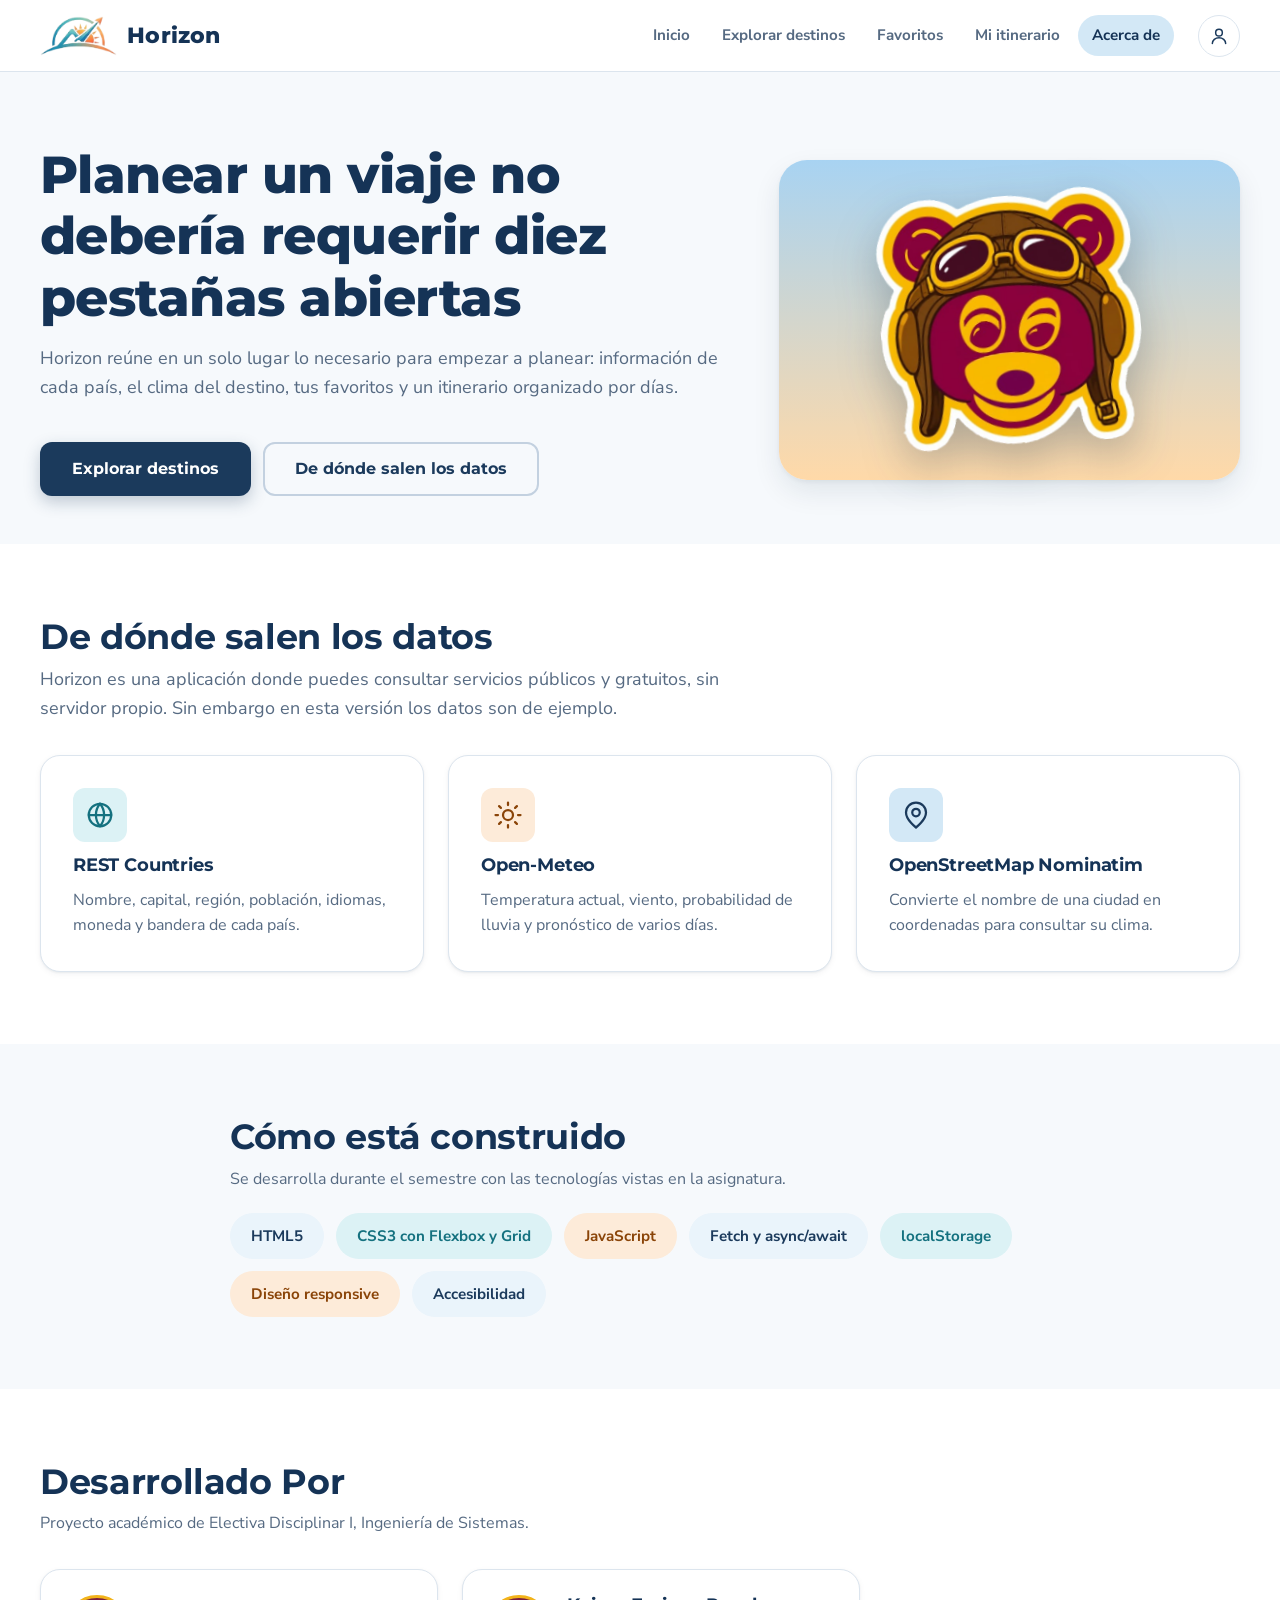
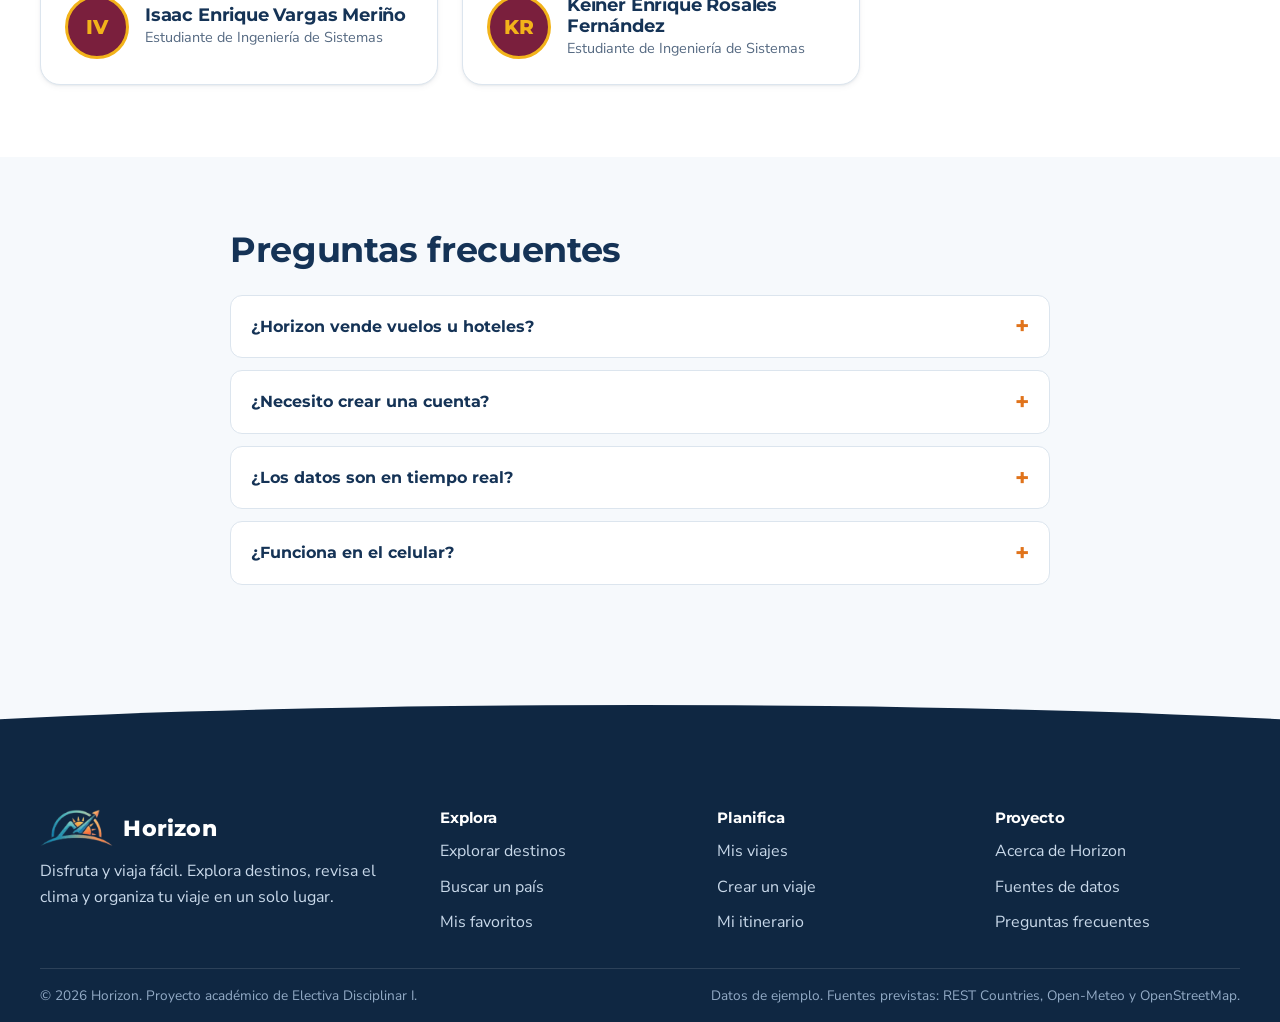
==== acerca-de.html @ ce662d8a "Add files via upload" ====
<!DOCTYPE html>
<html lang="es">
<head>
  <meta charset="utf-8">
  <meta name="viewport" content="width=device-width, initial-scale=1">
  <title>Acerca de | Horizon</title>
  <meta name="description" content="Qué es Horizon, de dónde salen sus datos y quiénes lo desarrollan.">
  <meta name="theme-color" content="#1b3a5c">
  <link rel="icon" type="image/png" href="assets/img/mascota.png">
  <link rel="preconnect" href="https://fonts.googleapis.com"><link rel="preconnect" href="https://fonts.gstatic.com" crossorigin><link rel="stylesheet" href="https://fonts.googleapis.com/css2?family=Montserrat:wght@600;700;800&family=Nunito+Sans:wght@400;600;700&display=swap">
  <link rel="stylesheet" href="css/base.css">
  <link rel="stylesheet" href="css/components.css">
  <link rel="stylesheet" href="css/pages.css">
  <link rel="stylesheet" href="css/responsive.css">
</head>
<body class="">
<svg xmlns="http://www.w3.org/2000/svg" width="0" height="0" style="position:absolute" aria-hidden="true" focusable="false"><symbol id="i-search" viewBox="0 0 24 24"><circle cx="11" cy="11" r="7"/><path d="m21 21-4.3-4.3"/></symbol><symbol id="i-pin" viewBox="0 0 24 24"><path d="M20 10c0 6-8 12-8 12S4 16 4 10a8 8 0 0 1 16 0Z"/><circle cx="12" cy="10" r="3"/></symbol><symbol id="i-calendar" viewBox="0 0 24 24"><rect x="3" y="4" width="18" height="18" rx="2"/><path d="M16 2v4M8 2v4M3 10h18"/></symbol><symbol id="i-clock" viewBox="0 0 24 24"><circle cx="12" cy="12" r="9"/><path d="M12 7v5l3 2"/></symbol><symbol id="i-user" viewBox="0 0 24 24"><circle cx="12" cy="8" r="4"/><path d="M4 21c0-4 3.6-7 8-7s8 3 8 7"/></symbol><symbol id="i-users" viewBox="0 0 24 24"><circle cx="9" cy="8" r="3.5"/><path d="M2.5 20c0-3.5 3-6 6.5-6s6.5 2.5 6.5 6"/><path d="M16 4.5a3.5 3.5 0 0 1 0 7M18 14.5c2.2.8 3.5 2.8 3.5 5.5"/></symbol><symbol id="i-plane" viewBox="0 0 24 24"><path d="M17.8 19.2 16 11l3.5-3.5C21 6 21.5 4 21 3c-1-.5-3 0-4.5 1.5L13 8 4.8 6.2c-.5-.1-.9.1-1.1.5l-.3.5c-.2.5-.1 1 .3 1.3L9 12l-2 3H4l-1 1 3 2 2 3 1-1v-3l3-2 3.5 5.3c.3.4.8.5 1.3.3l.5-.2c.4-.3.6-.7.5-1.2z"/></symbol><symbol id="i-heart" viewBox="0 0 24 24"><path d="M19 14c1.5-1.5 3-3.2 3-5.5A5.5 5.5 0 0 0 16.5 3c-1.8 0-3 .5-4.5 2-1.5-1.5-2.7-2-4.5-2A5.5 5.5 0 0 0 2 8.5c0 2.3 1.5 4 3 5.5l7 7Z"/></symbol><symbol id="i-bookmark" viewBox="0 0 24 24"><path d="m19 21-7-4-7 4V5a2 2 0 0 1 2-2h10a2 2 0 0 1 2 2v16Z"/></symbol><symbol id="i-chevron-right" viewBox="0 0 24 24"><path d="m9 18 6-6-6-6"/></symbol><symbol id="i-chevron-left" viewBox="0 0 24 24"><path d="m15 18-6-6 6-6"/></symbol><symbol id="i-arrow-left" viewBox="0 0 24 24"><path d="M19 12H5M12 19l-7-7 7-7"/></symbol><symbol id="i-arrow-right" viewBox="0 0 24 24"><path d="M5 12h14M12 5l7 7-7 7"/></symbol><symbol id="i-dots" viewBox="0 0 24 24"><circle cx="12" cy="5" r="1.4" fill="currentColor"/><circle cx="12" cy="12" r="1.4" fill="currentColor"/><circle cx="12" cy="19" r="1.4" fill="currentColor"/></symbol><symbol id="i-plus" viewBox="0 0 24 24"><path d="M12 5v14M5 12h14"/></symbol><symbol id="i-trash" viewBox="0 0 24 24"><path d="M3 6h18M8 6V4a1 1 0 0 1 1-1h6a1 1 0 0 1 1 1v2M19 6l-1 14a2 2 0 0 1-2 2H8a2 2 0 0 1-2-2L5 6M10 11v6M14 11v6"/></symbol><symbol id="i-edit" viewBox="0 0 24 24"><path d="M12 20h9"/><path d="M16.5 3.5a2.1 2.1 0 0 1 3 3L7 19l-4 1 1-4Z"/></symbol><symbol id="i-check" viewBox="0 0 24 24"><path d="M20 6 9 17l-5-5"/></symbol><symbol id="i-x" viewBox="0 0 24 24"><path d="M18 6 6 18M6 6l12 12"/></symbol><symbol id="i-info" viewBox="0 0 24 24"><circle cx="12" cy="12" r="9"/><path d="M12 16v-4M12 8h.01"/></symbol><symbol id="i-alert" viewBox="0 0 24 24"><circle cx="12" cy="12" r="9"/><path d="M12 8v4M12 16h.01"/></symbol><symbol id="i-check-circle" viewBox="0 0 24 24"><circle cx="12" cy="12" r="9"/><path d="m8.5 12.5 2.5 2.5 4.5-5"/></symbol><symbol id="i-sun" viewBox="0 0 24 24"><circle cx="12" cy="12" r="4"/><path d="M12 2v2M12 20v2M4.9 4.9l1.4 1.4M17.7 17.7l1.4 1.4M2 12h2M20 12h2M4.9 19.1l1.4-1.4M17.7 6.3l1.4-1.4"/></symbol><symbol id="i-cloud" viewBox="0 0 24 24"><path d="M17.5 19H9a7 7 0 1 1 6.71-9h1.79a4.5 4.5 0 1 1 0 9Z"/></symbol><symbol id="i-cloud-sun" viewBox="0 0 24 24"><path d="M12 2v2M4.9 4.9l1.4 1.4M2 12h2M20 12h2M17.7 6.3l1.4-1.4"/><path d="M15.9 12.1a4 4 0 0 0-7.7-.9"/><path d="M13 22H7a5 5 0 1 1 4.9-6H13a3 3 0 0 1 0 6Z"/></symbol><symbol id="i-cloud-rain" viewBox="0 0 24 24"><path d="M4 14.9A7 7 0 1 1 15.7 8h1.8a4.5 4.5 0 0 1 2.5 8.2"/><path d="M16 14v6M8 14v6M12 16v6"/></symbol><symbol id="i-wind" viewBox="0 0 24 24"><path d="M17.7 7.7a2.5 2.5 0 1 1 1.8 4.3H2M9.6 4.6A2 2 0 1 1 11 8H2M12.6 19.4A2 2 0 1 0 14 16H2"/></symbol><symbol id="i-thermometer" viewBox="0 0 24 24"><path d="M14 14.8V4a2 2 0 0 0-4 0v10.8a4 4 0 1 0 4 0Z"/></symbol><symbol id="i-droplet" viewBox="0 0 24 24"><path d="M12 22a7 7 0 0 0 7-7c0-4-7-12-7-12S5 11 5 15a7 7 0 0 0 7 7Z"/></symbol><symbol id="i-globe" viewBox="0 0 24 24"><circle cx="12" cy="12" r="9"/><path d="M3 12h18M12 3a14 14 0 0 1 0 18M12 3a14 14 0 0 0 0 18"/></symbol><symbol id="i-compass" viewBox="0 0 24 24"><circle cx="12" cy="12" r="9"/><path d="m15.5 8.5-2 5-5 2 2-5Z"/></symbol><symbol id="i-coin" viewBox="0 0 24 24"><circle cx="12" cy="12" r="9"/><path d="M14.8 9.2c-.6-.8-1.6-1.2-2.8-1.2-1.7 0-2.8.8-2.8 2 0 3 5.6 1.5 5.6 4.2 0 1.2-1.2 2-2.8 2-1.3 0-2.4-.5-3-1.4M12 6.5V8m0 8v1.5"/></symbol><symbol id="i-language" viewBox="0 0 24 24"><path d="m5 8 6 6M4 14l6-6 2-3M2 5h12M7 2h1M22 22l-5-10-5 10M14 18h6"/></symbol><symbol id="i-landmark" viewBox="0 0 24 24"><path d="M3 22h18M6 18v-7M10 18v-7M14 18v-7M18 18v-7M12 2 3 7h18ZM3 18h18"/></symbol><symbol id="i-tree" viewBox="0 0 24 24"><path d="M12 22v-6"/><path d="M12 16c4 0 7-3 7-6.5S15.5 3 12 3 5 6 5 9.5 8 16 12 16Z"/></symbol><symbol id="i-museum" viewBox="0 0 24 24"><path d="M3 21h18M5 21V10M9.5 21V10M14.5 21V10M19 21V10M2.5 10 12 4l9.5 6Z"/></symbol><symbol id="i-briefcase" viewBox="0 0 24 24"><rect x="2" y="7" width="20" height="14" rx="2"/><path d="M16 21V5a2 2 0 0 0-2-2h-4a2 2 0 0 0-2 2v16"/></symbol><symbol id="i-file-text" viewBox="0 0 24 24"><path d="M14 2H6a2 2 0 0 0-2 2v16a2 2 0 0 0 2 2h12a2 2 0 0 0 2-2V8Z"/><path d="M14 2v6h6M8 13h8M8 17h8M8 9h2"/></symbol><symbol id="i-menu" viewBox="0 0 24 24"><path d="M4 6h16M4 12h16M4 18h16"/></symbol><symbol id="i-mail" viewBox="0 0 24 24"><rect x="3" y="5" width="18" height="14" rx="2"/><path d="m3 7 9 6 9-6"/></symbol><symbol id="i-lock" viewBox="0 0 24 24"><rect x="4" y="11" width="16" height="10" rx="2"/><path d="M8 11V7a4 4 0 0 1 8 0v4"/></symbol><symbol id="i-map" viewBox="0 0 24 24"><path d="M9 4 3 6v14l6-2 6 2 6-2V4l-6 2Z"/><path d="M9 4v14M15 6v14"/></symbol><symbol id="i-star" viewBox="0 0 24 24"><path d="m12 3 2.7 5.6 6.1.9-4.4 4.3 1 6.1L12 17l-5.4 2.9 1-6.1L3.2 9.5l6.1-.9Z"/></symbol><symbol id="i-external" viewBox="0 0 24 24"><path d="M18 13v6a2 2 0 0 1-2 2H5a2 2 0 0 1-2-2V8a2 2 0 0 1 2-2h6M15 3h6v6M10 14 21 3"/></symbol><symbol id="i-share" viewBox="0 0 24 24"><circle cx="18" cy="5" r="3"/><circle cx="6" cy="12" r="3"/><circle cx="18" cy="19" r="3"/><path d="m8.6 13.5 6.8 4M15.4 6.5l-6.8 4"/></symbol><symbol id="i-save" viewBox="0 0 24 24"><path d="M19 21H5a2 2 0 0 1-2-2V5a2 2 0 0 1 2-2h11l5 5v11a2 2 0 0 1-2 2Z"/><path d="M17 21v-8H7v8M7 3v5h8"/></symbol><symbol id="i-utensils" viewBox="0 0 24 24"><path d="M3 2v7a2 2 0 0 0 2 2h4a2 2 0 0 0 2-2V2M7 2v20M21 15V2a5 5 0 0 0-5 5v6a2 2 0 0 0 2 2h3Zm0 0v7"/></symbol><symbol id="i-code" viewBox="0 0 24 24"><path d="m16 18 6-6-6-6M8 6l-6 6 6 6"/></symbol><symbol id="i-sparkle" viewBox="0 0 24 24"><path d="m12 3 1.9 5.1L19 10l-5.1 1.9L12 17l-1.9-5.1L5 10l5.1-1.9ZM19 15l.8 2.2L22 18l-2.2.8L19 21l-.8-2.2L16 18l2.2-.8Z"/></symbol></svg>
<a class="skip-link" href="#contenido">Saltar al contenido</a>

<header class="site-header">
  <div class="container navbar">
    <a class="navbar__brand" href="index.html" aria-label="Horizon, ir al inicio">
      <img src="assets/img/logo-mark.png" alt="" width="191" height="99">
      <span>Horizon</span>
    </a>
    <nav class="navbar__menu" id="nav-menu" aria-label="Navegación principal"><a class="navbar__link" href="index.html">Inicio</a><a class="navbar__link" href="explorar.html">Explorar destinos</a><a class="navbar__link" href="favoritos.html">Favoritos</a><a class="navbar__link" href="mis-viajes.html">Mi itinerario</a><a class="navbar__link is-active" href="acerca-de.html" aria-current="page">Acerca de</a></nav>
    <div class="navbar__actions has-menu">
      <button class="icon-btn" type="button" data-menu-toggle aria-expanded="false" aria-controls="user-menu" aria-haspopup="true" aria-label="Abrir menú de usuario"><svg class="icon" aria-hidden="true" focusable="false"><use href="#i-user"/></svg></button>
      <div class="menu" id="user-menu" hidden>
        <a class="menu__item" href="index.html#acceso"><svg class="icon" aria-hidden="true" focusable="false"><use href="#i-lock"/></svg>Iniciar sesión</a>
        <a class="menu__item" href="favoritos.html"><svg class="icon" aria-hidden="true" focusable="false"><use href="#i-heart"/></svg>Mis favoritos</a>
        <a class="menu__item" href="mis-viajes.html"><svg class="icon" aria-hidden="true" focusable="false"><use href="#i-briefcase"/></svg>Mis viajes</a>
        <div class="menu__sep" role="separator"></div>
        <a class="menu__item" href="crear-viaje.html"><svg class="icon" aria-hidden="true" focusable="false"><use href="#i-plus"/></svg>Crear un viaje</a>
      </div>
      <button class="icon-btn navbar__toggle" type="button" aria-expanded="false" aria-controls="nav-menu" aria-label="Abrir menú de navegación"><svg class="icon" aria-hidden="true" focusable="false"><use href="#i-menu"/></svg></button>
    </div>
  </div>
</header>
<main id="contenido">

<div class="container">
  <section class="about-hero" aria-labelledby="about-title">
    <div class="split__text">
      <h1 id="about-title">Planear un viaje no debería requerir diez pestañas abiertas</h1>
      <p class="lead">Horizon reúne en un solo lugar lo necesario para empezar a planear: información de cada país, el clima del destino, tus favoritos y un itinerario organizado por días.</p>
      <div class="hero__cta">
        <a class="btn btn--primary btn--lg" href="destinos.html">Explorar destinos</a>
        <a class="btn btn--outline btn--lg" href="#datos">De dónde salen los datos</a>
      </div>
    </div>
    <div class="about-hero__art"><img src="assets/img/mascota.png" alt="Mascota de Horizon, un oso con casco de aviador" width="536" height="523"></div>
  </section>
</div>

<section class="section section--white" id="datos" aria-labelledby="datos-title">
  <div class="container">
    <div class="section-head">
      <h2 id="datos-title">De dónde salen los datos</h2>
      <p class="lead">Horizon es una aplicación donde puedes consultar servicios públicos y gratuitos, sin servidor propio. Sin embargo en esta versión los datos son de ejemplo.</p>
    </div>
    <div class="grid-3">
      <article class="card api-card"><span class="api-card__icon"><svg class="icon" aria-hidden="true" focusable="false"><use href="#i-globe"/></svg></span><h3>REST Countries</h3><p>Nombre, capital, región, población, idiomas, moneda y bandera de cada país.</p></article>
      <article class="card api-card"><span class="api-card__icon"><svg class="icon" aria-hidden="true" focusable="false"><use href="#i-sun"/></svg></span><h3>Open-Meteo</h3><p>Temperatura actual, viento, probabilidad de lluvia y pronóstico de varios días.</p></article>
      <article class="card api-card"><span class="api-card__icon"><svg class="icon" aria-hidden="true" focusable="false"><use href="#i-pin"/></svg></span><h3>OpenStreetMap Nominatim</h3><p>Convierte el nombre de una ciudad en coordenadas para consultar su clima.</p></article>
    </div>
  </div>
</section>

<section class="section" aria-labelledby="tec-title">
  <div class="container narrow">
    <h2 id="tec-title">Cómo está construido</h2>
    <p class="text-muted" style="margin:10px 0 20px">Se desarrolla durante el semestre con las tecnologías vistas en la asignatura.</p>
    <div class="chip-row">
      <span class="chip chip--lg">HTML5</span><span class="chip chip--teal chip--lg">CSS3 con Flexbox y Grid</span>
      <span class="chip chip--orange chip--lg">JavaScript</span><span class="chip chip--lg">Fetch y async/await</span>
      <span class="chip chip--teal chip--lg">localStorage</span><span class="chip chip--orange chip--lg">Diseño responsive</span>
      <span class="chip chip--lg">Accesibilidad</span>
    </div>
  </div>
</section>

<section class="section section--white" aria-labelledby="equipo-title">
  <div class="container">
    <div class="section-head">
      <h2 id="equipo-title">Desarrollado Por</h2>
      <p class="text-muted">Proyecto académico de Electiva Disciplinar I, Ingeniería de Sistemas.</p>
    </div>
    <div class="team-grid">
      <article class="card team-card"><span class="team-card__avatar" aria-hidden="true">IV</span><div><h3>Isaac Enrique Vargas Meriño</h3><p>Estudiante de Ingeniería de Sistemas</p></div></article>
      <article class="card team-card"><span class="team-card__avatar" aria-hidden="true">KR</span><div><h3>Keiner Enrique Rosales Fernández</h3><p>Estudiante de Ingeniería de Sistemas</p></div></article>
    </div>
  </div>
</section>

<section class="section" id="preguntas" aria-labelledby="faq-title">
  <div class="container narrow">
    <h2 id="faq-title" style="margin-bottom:24px">Preguntas frecuentes</h2>
    <div class="accordion">
      <details><summary>¿Horizon vende vuelos u hoteles?</summary><p>No. Es una herramienta para la planificación inicial: explorar destinos, revisar el clima y organizar un itinerario.</p></details>
      <details><summary>¿Necesito crear una cuenta?</summary><p>No. El inicio de sesión de esta versión es solo visual. Los favoritos e itinerarios se guardarán en el navegador.</p></details>
      <details><summary>¿Los datos son en tiempo real?</summary><p>En la versión final, la información de países y el clima se consultará a servicios públicos cada vez que se abra un destino.</p></details>
      <details><summary>¿Funciona en el celular?</summary><p>Sí. El diseño se adapta a computador, tablet y celular.</p></details>
    </div>
  </div>
</section>
</main>

<footer class="site-footer">
  <div class="container">
    <div class="footer__grid">
      <div class="footer__brand">
        <a class="navbar__brand" href="index.html"><img src="assets/img/logo-mark.png" alt="" width="191" height="99"><span>Horizon</span></a>
        <p>Disfruta y viaja fácil. Explora destinos, revisa el clima y organiza tu viaje en un solo lugar.</p>
      </div>
      <div>
        <h2 class="footer__title">Explora</h2>
        <ul class="footer__links">
          <li><a href="explorar.html">Explorar destinos</a></li>
          <li><a href="destinos.html">Buscar un país</a></li>
          <li><a href="favoritos.html">Mis favoritos</a></li>
        </ul>
      </div>
      <div>
        <h2 class="footer__title">Planifica</h2>
        <ul class="footer__links">
          <li><a href="mis-viajes.html">Mis viajes</a></li>
          <li><a href="crear-viaje.html">Crear un viaje</a></li>
          <li><a href="itinerario.html">Mi itinerario</a></li>
        </ul>
      </div>
      <div>
        <h2 class="footer__title">Proyecto</h2>
        <ul class="footer__links">
          <li><a href="acerca-de.html">Acerca de Horizon</a></li>
          <li><a href="acerca-de.html#datos">Fuentes de datos</a></li>
          <li><a href="acerca-de.html#preguntas">Preguntas frecuentes</a></li>
        </ul>
      </div>
    </div>
    <div class="footer__bottom">
      <p>© 2026 Horizon. Proyecto académico de Electiva Disciplinar I.</p>
      <p>Datos de ejemplo. Fuentes previstas: REST Countries, Open-Meteo y OpenStreetMap.</p>
    </div>
  </div>
</footer>
<div class="toast-region" id="toast-region" role="status" aria-live="polite"></div>
<script src="js/main.js" defer></script>
</body>
</html>
---- css/base.css ----
/* ==========================================================================
   HORIZON · base.css
   Variables de diseño (design tokens), reset, tipografía y utilidades.
   ========================================================================== */

:root {
  /* Marca (tomados del logo y la mascota) */
  --navy-900: #0f2742;
  --navy-800: #153356;
  --navy-700: #1b3a5c;
  --navy-500: #34618f;
  --teal-700: #14717f;
  --teal-500: #2ba3b5;
  --teal-100: #dcf2f5;
  --orange-600: #e0731b;
  --orange-500: #f28c38;
  --orange-100: #fdebd9;
  --burgundy-700: #7a1f3d;
  --gold-500: #f2b31a;

  /* Neutros */
  --bg: #f6f9fc;
  --surface: #ffffff;
  --sky-100: #eaf4fb;
  --sky-200: #d3e8f6;
  --ink: #14263d;
  --muted: #566a82;
  --line: #dce5ee;
  --line-strong: #c3d1e0;

  /* Estados */
  --danger: #c23a3a;
  --danger-bg: #fdeeee;
  --success: #1b8559;
  --success-bg: #e6f6ee;
  --warning-bg: #fff4dc;

  /* Tipografía */
  --font-title: "Montserrat", "Segoe UI", system-ui, -apple-system, sans-serif;
  --font-body: "Nunito Sans", "Segoe UI", system-ui, -apple-system, sans-serif;

  /* Radios (varían según la jerarquía del elemento) */
  --r-sm: 8px;
  --r-md: 12px;
  --r-lg: 20px;
  --r-xl: 28px;
  --r-pill: 999px;

  /* Sombras con tinte azul marino */
  --shadow-sm: 0 1px 2px rgba(15, 39, 66, 0.06), 0 2px 6px rgba(15, 39, 66, 0.05);
  --shadow-md: 0 2px 4px rgba(15, 39, 66, 0.05), 0 12px 28px rgba(15, 39, 66, 0.09);
  --shadow-lg: 0 4px 8px rgba(15, 39, 66, 0.06), 0 24px 48px rgba(15, 39, 66, 0.16);

  /* Espaciado */
  --space-1: 4px;
  --space-2: 8px;
  --space-3: 12px;
  --space-4: 16px;
  --space-5: 24px;
  --space-6: 32px;
  --space-7: 48px;
  --space-8: 72px;
  --space-9: 104px;

  --container: 1200px;
  --header-h: 72px;
  --ease: cubic-bezier(0.22, 0.61, 0.36, 1);
}

/* ---------- Reset ---------- */
*,
*::before,
*::after {
  box-sizing: border-box;
}

html {
  -webkit-text-size-adjust: 100%;
  scroll-behavior: smooth;
  scroll-padding-top: calc(var(--header-h) + 16px);
}

body {
  margin: 0;
  min-height: 100vh;
  display: flex;
  flex-direction: column;
  font-family: var(--font-body);
  font-size: 1rem;
  line-height: 1.6;
  color: var(--ink);
  background: var(--bg);
  -webkit-font-smoothing: antialiased;
}

main {
  flex: 1 0 auto;
}

img,
svg,
video {
  display: block;
  max-width: 100%;
}

img {
  height: auto;
}

button,
input,
select,
textarea {
  font: inherit;
  color: inherit;
}

button {
  cursor: pointer;
}

a {
  color: var(--teal-700);
  text-decoration-thickness: 1px;
  text-underline-offset: 3px;
}

a:hover {
  color: var(--navy-700);
}

ul,
ol {
  margin: 0;
  padding: 0;
  list-style: none;
}

p {
  margin: 0;
}

::selection {
  background: var(--teal-100);
  color: var(--navy-900);
}

/* ---------- Tipografía ---------- */
h1,
h2,
h3,
h4 {
  margin: 0;
  font-family: var(--font-title);
  font-weight: 700;
  line-height: 1.18;
  letter-spacing: -0.01em;
  color: var(--navy-800);
}

h1 {
  font-size: clamp(2rem, 1.4rem + 2.6vw, 3.25rem);
  font-weight: 800;
}

h2 {
  font-size: clamp(1.5rem, 1.2rem + 1.4vw, 2.2rem);
}

h3 {
  font-size: 1.15rem;
}

h4 {
  font-size: 1rem;
}

.lead {
  font-size: 1.125rem;
  color: var(--muted);
  max-width: 62ch;
}

.text-muted {
  color: var(--muted);
}

.text-small {
  font-size: 0.875rem;
}

/* ---------- Layout ---------- */
.container {
  width: min(100% - 2.5rem, var(--container));
  margin-inline: auto;
}

.section {
  padding-block: var(--space-8);
}

.section--tight {
  padding-block: var(--space-7);
}

.section--white {
  background: var(--surface);
}

.section-head {
  display: flex;
  flex-direction: column;
  gap: var(--space-2);
  margin-bottom: var(--space-6);
}

.section-head--center {
  align-items: center;
  text-align: center;
}

.section-head--row {
  flex-direction: row;
  align-items: end;
  justify-content: space-between;
  gap: var(--space-5);
}

/* ---------- Iconos (sprite SVG) ---------- */
.icon {
  width: 1.25em;
  height: 1.25em;
  flex: none;
  fill: none;
  stroke: currentColor;
  stroke-width: 1.8;
  stroke-linecap: round;
  stroke-linejoin: round;
}

.icon--fill {
  fill: currentColor;
}

.icon--lg {
  width: 1.75em;
  height: 1.75em;
}

/* ---------- Accesibilidad ---------- */
.sr-only {
  position: absolute;
  width: 1px;
  height: 1px;
  padding: 0;
  margin: -1px;
  overflow: hidden;
  clip: rect(0, 0, 0, 0);
  white-space: nowrap;
  border: 0;
}

.skip-link {
  position: absolute;
  left: 16px;
  top: -64px;
  z-index: 1000;
  padding: 10px 18px;
  background: var(--navy-800);
  color: #fff;
  border-radius: var(--r-sm);
  transition: top 0.2s var(--ease);
}

.skip-link:focus {
  top: 12px;
  color: #fff;
}

:focus-visible {
  outline: 3px solid var(--orange-500);
  outline-offset: 2px;
  border-radius: 4px;
}

@media (prefers-reduced-motion: reduce) {
  *,
  *::before,
  *::after {
    animation-duration: 0.01ms !important;
    animation-iteration-count: 1 !important;
    transition-duration: 0.01ms !important;
    scroll-behavior: auto !important;
  }
}
---- css/components.css ----
/* ==========================================================================
   HORIZON · components.css
   Componentes reutilizables en todas las pantallas.
   ========================================================================== */

/* ---------- Navbar ---------- */
.site-header {
  position: sticky;
  top: 0;
  z-index: 100;
  height: var(--header-h);
  background: rgba(255, 255, 255, 0.92);
  backdrop-filter: saturate(160%) blur(12px);
  -webkit-backdrop-filter: saturate(160%) blur(12px);
  border-bottom: 1px solid var(--line);
}

.navbar {
  height: 100%;
  display: flex;
  align-items: center;
  gap: var(--space-5);
}

.navbar__brand {
  display: inline-flex;
  align-items: center;
  gap: 10px;
  text-decoration: none;
  color: var(--navy-800);
}

.navbar__brand img {
  height: 40px;
  width: auto;
}

.navbar__brand span {
  font-family: var(--font-title);
  font-weight: 800;
  font-size: 1.35rem;
  letter-spacing: 0.01em;
}

.navbar__menu {
  display: flex;
  align-items: center;
  gap: var(--space-1);
  margin-left: auto;
}

.navbar__link {
  display: inline-flex;
  align-items: center;
  padding: 8px 14px;
  font-weight: 700;
  font-size: 0.95rem;
  color: var(--muted);
  text-decoration: none;
  border-radius: var(--r-pill);
  transition: background 0.2s, color 0.2s;
}

.navbar__link:hover {
  color: var(--navy-800);
  background: var(--sky-100);
}

.navbar__link.is-active {
  color: var(--navy-800);
  background: var(--sky-200);
}

.navbar__actions {
  display: flex;
  align-items: center;
  gap: var(--space-2);
  position: relative;
}

.navbar__toggle.icon-btn {
  display: none;
}

/* ---------- Botones ---------- */
.btn {
  display: inline-flex;
  align-items: center;
  justify-content: center;
  gap: 8px;
  min-height: 46px;
  padding: 10px 22px;
  font-family: var(--font-title);
  font-weight: 700;
  font-size: 0.95rem;
  line-height: 1.2;
  text-decoration: none;
  white-space: nowrap;
  border: 2px solid transparent;
  border-radius: var(--r-md);
  transition: background 0.2s, color 0.2s, border-color 0.2s, transform 0.15s, box-shadow 0.2s;
}

.btn:active {
  transform: translateY(1px);
}

.btn--primary {
  background: var(--navy-700);
  color: #fff;
  box-shadow: 0 6px 16px rgba(27, 58, 92, 0.25);
}

.btn--primary:hover {
  background: var(--navy-900);
  color: #fff;
}

.btn--accent {
  background: var(--orange-500);
  color: var(--navy-900);
  box-shadow: 0 6px 16px rgba(242, 140, 56, 0.35);
}

.btn--accent:hover {
  background: #ff9f52;
  color: var(--navy-900);
}

.btn--outline {
  background: transparent;
  color: var(--navy-700);
  border-color: var(--line-strong);
}

.btn--outline:hover {
  border-color: var(--navy-700);
  background: var(--sky-100);
  color: var(--navy-800);
}

.btn--ghost {
  background: transparent;
  color: var(--navy-700);
}

.btn--ghost:hover {
  background: var(--sky-100);
  color: var(--navy-800);
}

.btn--danger {
  background: var(--danger);
  color: #fff;
}

.btn--danger:hover {
  background: #a62e2e;
  color: #fff;
}

.btn--sm {
  min-height: 38px;
  padding: 6px 16px;
  font-size: 0.875rem;
  border-radius: 10px;
}

.btn--lg {
  min-height: 54px;
  padding: 14px 30px;
  font-size: 1rem;
}

.btn--block {
  width: 100%;
}

.btn[disabled],
.btn[aria-disabled="true"] {
  opacity: 0.55;
  cursor: not-allowed;
  box-shadow: none;
}

.icon-btn {
  display: inline-grid;
  place-items: center;
  width: 42px;
  height: 42px;
  padding: 0;
  color: var(--navy-700);
  background: var(--surface);
  border: 1px solid var(--line);
  border-radius: 50%;
  transition: background 0.2s, color 0.2s, border-color 0.2s, transform 0.2s var(--ease);
}

.icon-btn:hover {
  background: var(--sky-100);
  border-color: var(--line-strong);
}

.icon-btn--ghost {
  border-color: transparent;
  background: transparent;
}

/* Botón de favorito (corazón) */
.fav-btn[aria-pressed="true"] {
  color: #d6336c;
}

.fav-btn[aria-pressed="true"] .icon {
  fill: currentColor;
}

.fav-btn.icon-btn[aria-pressed="true"] {
  background: #fff0f5;
  border-color: #f5c2d4;
  animation: pop 0.35s var(--ease);
}

@keyframes pop {
  50% {
    transform: scale(1.18);
  }
}

/* ---------- Dropdown ---------- */
.menu {
  position: absolute;
  top: calc(100% + 8px);
  right: 0;
  z-index: 60;
  min-width: 210px;
  padding: 6px;
  background: var(--surface);
  border: 1px solid var(--line);
  border-radius: var(--r-md);
  box-shadow: var(--shadow-lg);
}

.menu[hidden] {
  display: none;
}

.menu__item {
  display: flex;
  align-items: center;
  gap: 10px;
  width: 100%;
  padding: 10px 12px;
  font-size: 0.925rem;
  font-weight: 600;
  text-align: left;
  color: var(--ink);
  text-decoration: none;
  background: none;
  border: 0;
  border-radius: var(--r-sm);
}

.menu__item:hover {
  background: var(--sky-100);
  color: var(--ink);
}

.menu__item--danger {
  color: var(--danger);
}

.menu__item--danger:hover {
  background: var(--danger-bg);
  color: var(--danger);
}

.menu__sep {
  height: 1px;
  margin: 6px 4px;
  background: var(--line);
}

.has-menu {
  position: relative;
}

/* ---------- Formularios ---------- */
.field {
  display: flex;
  flex-direction: column;
  gap: 6px;
}

.field__label {
  font-size: 0.9rem;
  font-weight: 700;
  color: var(--navy-800);
}

.field__label .optional {
  font-weight: 400;
  color: var(--muted);
}

.field__control {
  position: relative;
}

.field__control > .icon {
  position: absolute;
  left: 14px;
  top: 50%;
  transform: translateY(-50%);
  color: var(--muted);
  pointer-events: none;
}

.field__control--select::after {
  content: "";
  position: absolute;
  right: 16px;
  top: 50%;
  width: 8px;
  height: 8px;
  margin-top: -6px;
  border-right: 2px solid var(--muted);
  border-bottom: 2px solid var(--muted);
  transform: rotate(45deg);
  pointer-events: none;
}

.input,
.select,
.textarea {
  width: 100%;
  min-height: 48px;
  padding: 11px 14px;
  background: var(--surface);
  border: 1.5px solid var(--line-strong);
  border-radius: var(--r-md);
  transition: border-color 0.2s, box-shadow 0.2s, background 0.2s;
}

.field__control > .icon ~ .input,
.field__control > .icon ~ .select,
.field__control > .icon ~ .textarea {
  padding-left: 44px;
}

.select {
  appearance: none;
  -webkit-appearance: none;
  padding-right: 40px;
  cursor: pointer;
}

.textarea {
  min-height: 120px;
  resize: vertical;
  line-height: 1.5;
}

.field__control--textarea > .icon {
  top: 16px;
  transform: none;
}

.input::placeholder,
.textarea::placeholder {
  color: #8a9bb0;
}

.input:hover,
.select:hover,
.textarea:hover {
  border-color: var(--navy-500);
}

.input:focus,
.select:focus,
.textarea:focus {
  outline: none;
  border-color: var(--teal-500);
  box-shadow: 0 0 0 4px rgba(43, 163, 181, 0.2);
}

.field.is-invalid .input,
.field.is-invalid .select,
.field.is-invalid .textarea {
  border-color: var(--danger);
  background: #fffafa;
}

.field.is-invalid .input:focus,
.field.is-invalid .select:focus,
.field.is-invalid .textarea:focus {
  box-shadow: 0 0 0 4px rgba(194, 58, 58, 0.18);
}

.field.is-valid .input,
.field.is-valid .select,
.field.is-valid .textarea {
  border-color: var(--success);
}

.field__hint {
  font-size: 0.8125rem;
  color: var(--muted);
}

.field__error {
  display: none;
  align-items: center;
  gap: 6px;
  font-size: 0.8125rem;
  font-weight: 700;
  color: var(--danger);
}

.field.is-invalid .field__error {
  display: flex;
}

.field__counter {
  align-self: flex-end;
  font-size: 0.78rem;
  color: var(--muted);
}

/* ---------- Chips, badges y metadatos ---------- */
.chip {
  display: inline-flex;
  align-items: center;
  gap: 6px;
  padding: 5px 12px;
  font-size: 0.8125rem;
  font-weight: 700;
  color: var(--navy-700);
  background: var(--sky-100);
  border: 1px solid transparent;
  border-radius: var(--r-pill);
  text-decoration: none;
  transition: background 0.2s, border-color 0.2s;
}

a.chip:hover,
button.chip:hover {
  background: var(--sky-200);
  color: var(--navy-800);
}

.chip--teal {
  color: var(--teal-700);
  background: var(--teal-100);
}

.chip--orange {
  color: #8a4408;
  background: var(--orange-100);
}

.chip--outline {
  background: var(--surface);
  border-color: var(--line-strong);
}

.chip.is-selected,
.chip[aria-pressed="true"] {
  color: #fff;
  background: var(--navy-700);
}

.badge {
  display: inline-flex;
  align-items: center;
  gap: 6px;
  padding: 3px 10px;
  font-size: 0.75rem;
  font-weight: 800;
  border-radius: var(--r-pill);
}

.badge--next {
  color: #0d5d3f;
  background: var(--success-bg);
}

.badge--plan {
  color: #8a5a00;
  background: var(--warning-bg);
}

.badge--done {
  color: var(--navy-700);
  background: var(--sky-200);
}

.meta-list {
  display: flex;
  flex-wrap: wrap;
  gap: 6px 18px;
  font-size: 0.875rem;
  color: var(--muted);
}

.meta-list li {
  display: inline-flex;
  align-items: center;
  gap: 6px;
}

.meta-list .icon {
  width: 1.05em;
  height: 1.05em;
  color: var(--teal-500);
}

/* ---------- Tarjetas ---------- */
.card {
  background: var(--surface);
  border: 1px solid var(--line);
  border-radius: var(--r-lg);
  box-shadow: var(--shadow-sm);
}

.card--pad {
  padding: var(--space-5);
}

/* Tarjeta vertical (destinos destacados) */
.dest-card {
  display: flex;
  flex-direction: column;
  overflow: hidden;
  background: var(--surface);
  border: 1px solid var(--line);
  border-radius: var(--r-lg);
  box-shadow: var(--shadow-sm);
  transition: transform 0.25s var(--ease), box-shadow 0.25s var(--ease);
}

.dest-card:hover {
  transform: translateY(-4px);
  box-shadow: var(--shadow-md);
}

.dest-card__media {
  position: relative;
  aspect-ratio: 16 / 10;
  background: var(--sky-200);
}

.dest-card__media > img:first-child {
  width: 100%;
  height: 100%;
  object-fit: cover;
}

.dest-card__fav {
  position: absolute;
  top: 12px;
  right: 12px;
  box-shadow: var(--shadow-sm);
}

.flag-chip {
  position: absolute;
  left: 12px;
  bottom: -16px;
  width: 54px;
  height: 36px;
  overflow: hidden;
  background: #fff;
  border: 3px solid #fff;
  border-radius: 8px;
  box-shadow: var(--shadow-md);
}

.flag-chip img {
  width: 100%;
  height: 100%;
  object-fit: cover;
}

.dest-card__body {
  display: flex;
  flex-direction: column;
  flex: 1;
  gap: var(--space-2);
  padding: 28px var(--space-4) var(--space-4);
}

.dest-card__title {
  font-size: 1.2rem;
}

.dest-card__title a {
  color: inherit;
  text-decoration: none;
}

.dest-card__capital {
  font-size: 0.925rem;
  color: var(--muted);
}

.dest-card__footer {
  display: flex;
  gap: var(--space-2);
  margin-top: auto;
  padding-top: var(--space-3);
}

/* Tarjeta horizontal (resultados de búsqueda) */
.dest-row {
  display: grid;
  grid-template-columns: 148px 1fr auto;
  align-items: center;
  gap: var(--space-5);
  padding: var(--space-3);
  padding-right: var(--space-5);
  background: var(--surface);
  border: 1px solid var(--line);
  border-radius: var(--r-lg);
  box-shadow: var(--shadow-sm);
  transition: box-shadow 0.25s var(--ease), border-color 0.25s;
}

.dest-row:hover {
  border-color: var(--line-strong);
  box-shadow: var(--shadow-md);
}

.dest-row[hidden] {
  display: none;
}

.dest-row__media {
  position: relative;
  display: block;
  width: 148px;
  height: 104px;
  border-radius: var(--r-md);
  overflow: hidden;
}

.dest-row__media > img:first-child {
  width: 100%;
  height: 100%;
  object-fit: cover;
}

.dest-row__media .flag-chip {
  left: 8px;
  bottom: 8px;
  width: 40px;
  height: 27px;
  border-width: 2px;
  border-radius: 6px;
}

.dest-row__title {
  font-size: 1.15rem;
}

.dest-row__title a {
  color: inherit;
  text-decoration: none;
}

.dest-row__title a:hover {
  color: var(--teal-700);
}

.dest-row__sub {
  margin: 2px 0 10px;
  font-size: 0.925rem;
  color: var(--muted);
}

.dest-row__actions {
  display: flex;
  align-items: center;
  gap: var(--space-2);
}

.dest-row__chev {
  color: var(--line-strong);
}

/* ---------- Pestañas ---------- */
.tabs {
  display: flex;
  gap: var(--space-1);
  overflow-x: auto;
  border-bottom: 2px solid var(--line);
  scrollbar-width: none;
}

.tabs::-webkit-scrollbar {
  display: none;
}

.tab {
  position: relative;
  display: inline-flex;
  align-items: center;
  gap: 8px;
  padding: 14px 20px;
  font-family: var(--font-title);
  font-weight: 700;
  font-size: 0.95rem;
  color: var(--muted);
  white-space: nowrap;
  background: none;
  border: 0;
}

.tab::after {
  content: "";
  position: absolute;
  left: 12px;
  right: 12px;
  bottom: -2px;
  height: 3px;
  background: var(--orange-500);
  border-radius: 3px;
  transform: scaleX(0);
  transition: transform 0.25s var(--ease);
}

.tab:hover {
  color: var(--navy-800);
}

.tab[aria-selected="true"] {
  color: var(--navy-800);
}

.tab[aria-selected="true"]::after {
  transform: scaleX(1);
}

.tab-panel {
  padding-top: var(--space-6);
}

.tab-panel[hidden] {
  display: none;
}

/* ---------- Migas de pan y paginación ---------- */
.breadcrumb {
  display: flex;
  flex-wrap: wrap;
  align-items: center;
  gap: 8px;
  font-size: 0.875rem;
  color: var(--muted);
}

.breadcrumb a {
  color: var(--muted);
  text-decoration: none;
}

.breadcrumb a:hover {
  color: var(--navy-800);
  text-decoration: underline;
}

.breadcrumb .icon {
  width: 0.95em;
  height: 0.95em;
}

.back-link {
  display: inline-flex;
  align-items: center;
  gap: 8px;
  font-weight: 700;
  font-size: 0.925rem;
  color: var(--navy-700);
  text-decoration: none;
}

.back-link:hover {
  color: var(--teal-700);
}

.pagination {
  display: flex;
  align-items: center;
  gap: 6px;
}

.pagination__item {
  display: inline-grid;
  place-items: center;
  min-width: 40px;
  height: 40px;
  padding: 0 10px;
  font-weight: 700;
  color: var(--navy-700);
  text-decoration: none;
  background: transparent;
  border: 0;
  border-radius: 10px;
}

.pagination__item:hover {
  background: var(--sky-100);
}

.pagination__item[aria-current="page"] {
  color: #fff;
  background: var(--navy-700);
}

.pagination__item[disabled] {
  color: var(--line-strong);
  cursor: not-allowed;
  background: none;
}

.list-footer {
  display: flex;
  align-items: center;
  justify-content: space-between;
  gap: var(--space-4);
  margin-top: var(--space-5);
  padding-top: var(--space-4);
  border-top: 1px solid var(--line);
  font-size: 0.875rem;
  color: var(--muted);
}

/* ---------- Estado vacío ---------- */
.empty-state {
  display: flex;
  flex-direction: column;
  align-items: center;
  gap: var(--space-3);
  padding: var(--space-7) var(--space-5);
  text-align: center;
  background: var(--surface);
  border: 2px dashed var(--line-strong);
  border-radius: var(--r-xl);
}

.empty-state[hidden] {
  display: none;
}

.empty-state img {
  width: 110px;
}

.empty-state p {
  max-width: 44ch;
  color: var(--muted);
}

/* ---------- Modal (dialog) ---------- */
.modal {
  width: min(92vw, 460px);
  padding: 0;
  color: var(--ink);
  background: var(--surface);
  border: 0;
  border-radius: var(--r-xl);
  box-shadow: var(--shadow-lg);
}

.modal::backdrop {
  background: rgba(15, 39, 66, 0.55);
  backdrop-filter: blur(3px);
}

.modal[open] {
  animation: modal-in 0.28s var(--ease);
}

@keyframes modal-in {
  from {
    opacity: 0;
    transform: translateY(14px) scale(0.97);
  }
}

.modal__body {
  display: flex;
  flex-direction: column;
  align-items: center;
  gap: var(--space-3);
  padding: var(--space-6) var(--space-6) var(--space-4);
  text-align: center;
}

.modal__icon {
  display: grid;
  place-items: center;
  width: 60px;
  height: 60px;
  border-radius: 50%;
  font-size: 1.6rem;
}

.modal__icon--danger {
  color: var(--danger);
  background: var(--danger-bg);
}

.modal__icon--success {
  color: var(--success);
  background: var(--success-bg);
}

.modal__body p {
  color: var(--muted);
}

.modal__footer {
  display: flex;
  gap: var(--space-3);
  padding: var(--space-3) var(--space-6) var(--space-6);
}

.modal__footer .btn {
  flex: 1;
}

/* ---------- Toast ---------- */
.toast-region {
  position: fixed;
  left: 50%;
  bottom: 24px;
  z-index: 2000;
  display: flex;
  flex-direction: column;
  gap: 10px;
  width: min(92vw, 440px);
  transform: translateX(-50%);
  pointer-events: none;
}

.toast {
  display: flex;
  align-items: center;
  gap: 12px;
  padding: 14px 18px;
  font-weight: 600;
  font-size: 0.925rem;
  color: #fff;
  background: var(--navy-900);
  border-radius: var(--r-md);
  box-shadow: var(--shadow-lg);
  animation: toast-in 0.3s var(--ease);
}

.toast .icon {
  color: var(--teal-500);
}

.toast--out {
  opacity: 0;
  transform: translateY(8px);
  transition: opacity 0.3s, transform 0.3s;
}

@keyframes toast-in {
  from {
    opacity: 0;
    transform: translateY(12px);
  }
}

/* ---------- Acordeón ---------- */
.accordion details {
  background: var(--surface);
  border: 1px solid var(--line);
  border-radius: var(--r-md);
}

.accordion details + details {
  margin-top: var(--space-3);
}

.accordion summary {
  display: flex;
  align-items: center;
  justify-content: space-between;
  gap: var(--space-4);
  padding: 18px 20px;
  font-family: var(--font-title);
  font-weight: 700;
  color: var(--navy-800);
  cursor: pointer;
  list-style: none;
}

.accordion summary::-webkit-details-marker {
  display: none;
}

.accordion summary::after {
  content: "+";
  font-size: 1.5rem;
  line-height: 1;
  color: var(--orange-600);
  transition: transform 0.25s var(--ease);
}

.accordion details[open] summary::after {
  transform: rotate(45deg);
}

.accordion details p {
  padding: 0 20px 20px;
  color: var(--muted);
}

/* ---------- Encabezado de página interna ---------- */
.page-head {
  padding-block: var(--space-7) var(--space-5);
}

.page-head__row {
  display: flex;
  align-items: flex-end;
  justify-content: space-between;
  gap: var(--space-5);
}

.page-head__title {
  display: flex;
  align-items: center;
  gap: var(--space-4);
}

.page-head__icon {
  display: grid;
  place-items: center;
  width: 56px;
  height: 56px;
  color: var(--navy-700);
  background: var(--sky-200);
  border-radius: var(--r-md);
  font-size: 1.5rem;
}

.page-head p {
  margin-top: var(--space-2);
  color: var(--muted);
  max-width: 60ch;
}

/* ---------- Footer ---------- */
.site-footer {
  position: relative;
  margin-top: var(--space-9);
  color: #c9d9ea;
  background: var(--navy-900);
}

.site-footer::before {
  content: "";
  position: absolute;
  left: 0;
  right: 0;
  bottom: 100%;
  height: 56px;
  background: var(--navy-900);
  clip-path: ellipse(75% 100% at 50% 100%);
}

.footer__grid {
  display: grid;
  grid-template-columns: 1.5fr repeat(3, 1fr);
  gap: var(--space-6);
  padding-block: var(--space-7) var(--space-6);
}

.footer__brand {
  display: flex;
  flex-direction: column;
  gap: var(--space-3);
  max-width: 34ch;
}

.footer__brand .navbar__brand {
  color: #fff;
}

.footer__brand .navbar__brand img {
  height: 38px;
}

.footer__title {
  margin-bottom: var(--space-3);
  font-size: 0.95rem;
  color: #fff;
}

.footer__links {
  display: flex;
  flex-direction: column;
  gap: 10px;
}

.footer__links a {
  color: #c9d9ea;
  text-decoration: none;
}

.footer__links a:hover {
  color: #fff;
  text-decoration: underline;
}

.footer__bottom {
  display: flex;
  flex-wrap: wrap;
  justify-content: space-between;
  gap: var(--space-3);
  padding-block: var(--space-4);
  font-size: 0.85rem;
  color: #93abc6;
  border-top: 1px solid rgba(255, 255, 255, 0.12);
}

/* ---------- Ajustes finales de componentes ---------- */
.modal__body h2 {
  font-size: 1.35rem;
}

.login-form__fields {
  display: flex;
  flex-direction: column;
  gap: var(--space-4);
  margin-bottom: var(--space-4);
}
---- css/pages.css ----
/* ==========================================================================
   HORIZON · pages.css
   Estilos propios de cada pantalla.
   ========================================================================== */

/* ==========================================================================
   INICIO
   ========================================================================== */
.hero {
  position: relative;
  isolation: isolate;
  overflow: hidden;
  padding: var(--space-7) 0 190px;
  background: linear-gradient(180deg, #6fb1e6 0%, #a8d3f2 46%, #f6e3cb 80%, #ffc58a 100%);
}

.hero__sun {
  position: absolute;
  z-index: -3;
  left: 44%;
  bottom: 92px;
  width: 230px;
  aspect-ratio: 1;
  border-radius: 50%;
  background: radial-gradient(circle, #fff7d6 0 40%, #ffd27a 62%, rgba(255, 200, 120, 0) 74%);
  box-shadow: 0 0 140px 70px rgba(255, 190, 110, 0.5);
  animation: sunrise 2.2s var(--ease) both;
}

@keyframes sunrise {
  from {
    transform: translateY(110px);
    opacity: 0;
  }
}

.hero__cloud {
  position: absolute;
  z-index: -2;
  width: 300px;
  height: 90px;
  background: radial-gradient(ellipse at center, rgba(255, 255, 255, 0.95) 0, rgba(255, 255, 255, 0) 68%);
}

.hero__cloud--1 {
  left: 3%;
  top: 22%;
}

.hero__cloud--2 {
  left: 38%;
  top: 8%;
  width: 380px;
  opacity: 0.8;
}

.hero__cloud--3 {
  right: 10%;
  top: 62%;
  width: 260px;
  opacity: 0.7;
}

.hero__path {
  position: absolute;
  z-index: -1;
  right: 4%;
  top: 40px;
  width: min(380px, 34vw);
  color: #fff;
}

.hero__landscape {
  position: absolute;
  z-index: -1;
  left: 0;
  bottom: -1px;
  width: 100%;
  height: 210px;
}

.hero__inner {
  display: grid;
  grid-template-columns: minmax(0, 1.3fr) minmax(320px, 0.7fr);
  align-items: center;
  gap: var(--space-7);
  min-height: 460px;
}

.hero__intro {
  display: flex;
  align-items: center;
  gap: var(--space-5);
}

.hero__mascot {
  width: clamp(120px, 15vw, 190px);
  flex: none;
  transform: rotate(-6deg);
  filter: drop-shadow(0 14px 22px rgba(15, 39, 66, 0.28));
}

.hero__title {
  display: flex;
  flex-direction: column;
  gap: 4px;
}

.hero__kicker {
  font-size: clamp(1.1rem, 0.9rem + 1vw, 1.65rem);
  font-weight: 700;
  color: var(--navy-800);
}

.hero__word {
  font-size: clamp(2.5rem, 1.4rem + 4.6vw, 4.75rem);
  font-weight: 800;
  line-height: 1;
  letter-spacing: 0.01em;
  color: var(--navy-900);
  text-shadow: 0 2px 0 rgba(255, 255, 255, 0.55);
}

.hero__lead {
  margin-top: var(--space-5);
  color: var(--navy-800);
  font-weight: 600;
}

.hero .btn--outline {
  background: rgba(255, 255, 255, 0.6);
  border-color: rgba(20, 38, 61, 0.28);
}

.hero .btn--outline:hover {
  background: #fff;
}

.hero__cta {
  display: flex;
  flex-wrap: wrap;
  gap: var(--space-3);
  margin-top: var(--space-5);
}

.login-card {
  display: flex;
  flex-direction: column;
  gap: var(--space-4);
  padding: var(--space-6);
  background: rgba(255, 255, 255, 0.95);
  border: 1px solid rgba(255, 255, 255, 0.8);
  border-radius: var(--r-xl);
  box-shadow: var(--shadow-lg);
}

.login-card h2 {
  font-size: 1.4rem;
}

.login-card__sep {
  display: flex;
  align-items: center;
  gap: var(--space-3);
  font-size: 0.8rem;
  color: var(--muted);
}

.login-card__sep::before,
.login-card__sep::after {
  content: "";
  flex: 1;
  height: 1px;
  background: var(--line);
}

/* Buscador rápido */
.quick-search {
  position: relative;
  z-index: 5;
  margin-top: -76px;
}

.quick-search__form {
  display: grid;
  grid-template-columns: minmax(0, 1fr) 240px auto;
  gap: var(--space-3);
  padding: 14px;
  background: var(--surface);
  border: 1px solid var(--line);
  border-radius: var(--r-xl);
  box-shadow: var(--shadow-lg);
}

.quick-search__chips {
  display: flex;
  flex-wrap: wrap;
  align-items: center;
  gap: var(--space-2);
  margin-top: var(--space-4);
  padding-left: var(--space-3);
  font-size: 0.9rem;
  color: var(--muted);
}

/* Cuadrículas */
.grid-4 {
  display: grid;
  grid-template-columns: repeat(4, minmax(0, 1fr));
  gap: var(--space-5);
}

.grid-3 {
  display: grid;
  grid-template-columns: repeat(3, minmax(0, 1fr));
  gap: var(--space-5);
}

/* Cómo funciona */
.steps {
  position: relative;
  display: grid;
  grid-template-columns: repeat(3, minmax(0, 1fr));
  gap: var(--space-6);
}

.steps::before {
  content: "";
  position: absolute;
  top: 36px;
  left: 17%;
  right: 17%;
  border-top: 2px dashed var(--line-strong);
}

.step {
  position: relative;
  display: flex;
  flex-direction: column;
  align-items: center;
  gap: var(--space-3);
  text-align: center;
}

.step__icon {
  display: grid;
  place-items: center;
  width: 74px;
  height: 74px;
  font-size: 1.6rem;
  color: var(--navy-700);
  background: var(--sky-100);
  border: 4px solid var(--surface);
  border-radius: 50%;
  box-shadow: 0 0 0 2px var(--sky-200);
}

.step:nth-child(2) .step__icon {
  color: #8a4408;
  background: var(--orange-100);
  box-shadow: 0 0 0 2px #f8d3ae;
}

.step:nth-child(3) .step__icon {
  color: var(--teal-700);
  background: var(--teal-100);
  box-shadow: 0 0 0 2px #b5e0e6;
}

.step p {
  max-width: 30ch;
  color: var(--muted);
}

/* Sección explicativa */
.split {
  display: grid;
  grid-template-columns: minmax(0, 1fr) minmax(0, 1.05fr);
  align-items: center;
  gap: var(--space-8);
}

.split__text {
  display: flex;
  flex-direction: column;
  gap: var(--space-4);
}

.checklist {
  display: flex;
  flex-direction: column;
  gap: var(--space-3);
  margin-top: var(--space-2);
}

.checklist li {
  display: flex;
  align-items: flex-start;
  gap: 12px;
}

.checklist .icon {
  margin-top: 3px;
  color: var(--success);
}

.feature-grid {
  display: grid;
  grid-template-columns: repeat(2, minmax(0, 1fr));
  gap: var(--space-4);
}

.feature {
  display: flex;
  flex-direction: column;
  gap: var(--space-2);
  padding: var(--space-5);
  background: var(--surface);
  border: 1px solid var(--line);
  border-radius: var(--r-lg);
  box-shadow: var(--shadow-sm);
}

.feature:nth-child(even) {
  transform: translateY(24px);
}

.feature__icon {
  display: grid;
  place-items: center;
  width: 46px;
  height: 46px;
  margin-bottom: var(--space-2);
  font-size: 1.25rem;
  border-radius: var(--r-md);
}

.feature__icon--teal {
  color: var(--teal-700);
  background: var(--teal-100);
}

.feature__icon--orange {
  color: #8a4408;
  background: var(--orange-100);
}

.feature__icon--navy {
  color: var(--navy-700);
  background: var(--sky-200);
}

.feature__icon--rose {
  color: #b02a5a;
  background: #fde7ef;
}

.feature p {
  font-size: 0.925rem;
  color: var(--muted);
}

/* Llamado a la acción */
.cta-band {
  position: relative;
  display: grid;
  grid-template-columns: minmax(0, 1fr) auto;
  align-items: center;
  gap: var(--space-6);
  padding: var(--space-7);
  color: #fff;
  overflow: hidden;
  background: linear-gradient(115deg, var(--navy-800) 0%, var(--navy-500) 58%, var(--teal-700) 100%);
  border-radius: var(--r-xl);
  box-shadow: var(--shadow-lg);
}

.cta-band::after {
  content: "";
  position: absolute;
  right: -90px;
  bottom: -150px;
  width: 380px;
  aspect-ratio: 1;
  border-radius: 50%;
  background: radial-gradient(circle, rgba(255, 190, 110, 0.55), rgba(255, 190, 110, 0) 68%);
  pointer-events: none;
}

.cta-band h2 {
  color: #fff;
}

.cta-band p {
  max-width: 52ch;
  margin-top: var(--space-3);
  color: #d6e4f3;
}

.cta-band__actions {
  display: flex;
  flex-wrap: wrap;
  gap: var(--space-3);
  margin-top: var(--space-5);
}

.cta-band__mascot {
  position: relative;
  z-index: 1;
  width: 160px;
  transform: rotate(7deg);
  filter: drop-shadow(0 14px 22px rgba(0, 0, 0, 0.3));
}

.btn--outline-light {
  color: #fff;
  background: transparent;
  border-color: rgba(255, 255, 255, 0.55);
}

.btn--outline-light:hover {
  color: var(--navy-900);
  background: #fff;
  border-color: #fff;
}

/* ==========================================================================
   EXPLORAR (opciones)
   ========================================================================== */
.hub-grid {
  display: grid;
  grid-template-columns: repeat(3, minmax(0, 1fr));
  gap: var(--space-5);
}

.hub-card {
  position: relative;
  display: flex;
  flex-direction: column;
  align-items: flex-start;
  gap: var(--space-3);
  min-height: 290px;
  padding: var(--space-6);
  color: var(--ink);
  text-decoration: none;
  background: var(--surface);
  border: 1px solid var(--line);
  border-radius: var(--r-xl);
  box-shadow: var(--shadow-sm);
  transition: transform 0.25s var(--ease), box-shadow 0.25s var(--ease), border-color 0.25s;
}

.hub-card:hover {
  color: var(--ink);
  border-color: var(--line-strong);
  transform: translateY(-5px);
  box-shadow: var(--shadow-md);
}

.hub-card__icon {
  display: grid;
  place-items: center;
  width: 68px;
  height: 68px;
  margin-bottom: var(--space-2);
  font-size: 1.8rem;
  border-radius: var(--r-lg);
}

.hub-card--teal .hub-card__icon {
  color: var(--teal-700);
  background: var(--teal-100);
}

.hub-card--rose .hub-card__icon {
  color: #b02a5a;
  background: #fde7ef;
}

.hub-card--orange .hub-card__icon {
  color: #8a4408;
  background: var(--orange-100);
}

.hub-card h2 {
  font-size: 1.45rem;
}

.hub-card p {
  color: var(--muted);
}

.hub-card__go {
  display: grid;
  place-items: center;
  width: 46px;
  height: 46px;
  margin-top: auto;
  color: var(--navy-700);
  background: var(--sky-100);
  border-radius: 50%;
  transition: background 0.25s, color 0.25s, transform 0.25s var(--ease);
}

.hub-card:hover .hub-card__go {
  color: #fff;
  background: var(--navy-700);
  transform: translateX(6px);
}

.chip-row {
  display: flex;
  flex-wrap: wrap;
  gap: var(--space-3);
}

.chip--lg {
  padding: 10px 20px;
  font-size: 0.95rem;
}

/* ==========================================================================
   DESTINOS (resultados de búsqueda)
   ========================================================================== */
.filters {
  display: flex;
  flex-direction: column;
  gap: var(--space-4);
  padding: var(--space-5);
}

.filters__row {
  display: grid;
  grid-template-columns: repeat(3, minmax(0, 1fr)) auto;
  align-items: end;
  gap: var(--space-4);
}

.results-bar {
  display: flex;
  align-items: center;
  justify-content: space-between;
  gap: var(--space-4);
  margin: var(--space-6) 0 var(--space-4);
}

.results-list {
  display: flex;
  flex-direction: column;
  gap: var(--space-4);
}

.load-more {
  display: flex;
  justify-content: center;
  margin-top: var(--space-6);
}

/* ==========================================================================
   DETALLE DEL DESTINO
   ========================================================================== */
.detail-hero {
  position: relative;
  isolation: isolate;
  overflow: hidden;
  color: #fff;
  padding-block: var(--space-6) 132px;
}

.detail-hero__img {
  position: absolute;
  inset: 0;
  z-index: -2;
  width: 100%;
  height: 100%;
  object-fit: cover;
}

.detail-hero::after {
  content: "";
  position: absolute;
  inset: 0;
  z-index: -1;
  background: linear-gradient(180deg, rgba(15, 39, 66, 0.5) 0%, rgba(15, 39, 66, 0.82) 100%);
}

.detail-hero .back-link,
.detail-hero .breadcrumb,
.detail-hero .breadcrumb a {
  color: #e3eefa;
}

.detail-hero__main {
  display: flex;
  align-items: flex-end;
  justify-content: space-between;
  gap: var(--space-5);
  margin-top: var(--space-6);
}

.detail-hero__id {
  display: flex;
  align-items: center;
  gap: var(--space-5);
}

.detail-hero__flag {
  width: 108px;
  height: 72px;
  overflow: hidden;
  background: #fff;
  border: 4px solid #fff;
  border-radius: 14px;
  box-shadow: var(--shadow-lg);
  flex: none;
}

.detail-hero__flag img {
  width: 100%;
  height: 100%;
  object-fit: cover;
}

.detail-hero h1 {
  color: #fff;
}

.detail-hero__sub {
  margin-top: 4px;
  color: #d3e4f6;
  font-size: 1.05rem;
}

.detail-hero__actions {
  display: flex;
  flex-wrap: wrap;
  gap: var(--space-3);
}

.detail-hero .btn--outline {
  color: #fff;
  border-color: rgba(255, 255, 255, 0.6);
}

.detail-hero .btn--outline:hover {
  color: var(--navy-900);
  background: #fff;
}

.detail-hero .fav-btn[aria-pressed="true"] {
  color: var(--navy-900);
  background: #fff;
  border-color: #fff;
}

.detail-hero .fav-btn[aria-pressed="true"] .icon {
  color: #d6336c;
}

.facts {
  position: relative;
  z-index: 2;
  display: grid;
  grid-template-columns: repeat(4, minmax(0, 1fr));
  gap: var(--space-4);
  margin-top: -56px;
}

.fact {
  display: flex;
  align-items: center;
  gap: var(--space-3);
  padding: var(--space-4);
  background: var(--surface);
  border: 1px solid var(--line);
  border-radius: var(--r-lg);
  box-shadow: var(--shadow-md);
}

.fact__icon {
  display: grid;
  place-items: center;
  width: 46px;
  height: 46px;
  flex: none;
  color: var(--teal-700);
  background: var(--teal-100);
  border-radius: var(--r-md);
}

.fact:nth-child(2) .fact__icon {
  color: #8a4408;
  background: var(--orange-100);
}

.fact:nth-child(3) .fact__icon {
  color: var(--navy-700);
  background: var(--sky-200);
}

.fact:nth-child(4) .fact__icon {
  color: #b02a5a;
  background: #fde7ef;
}

.fact__label {
  display: block;
  font-size: 0.8rem;
  color: var(--muted);
}

.fact__value {
  display: block;
  font-family: var(--font-title);
  font-weight: 700;
  line-height: 1.25;
  color: var(--navy-800);
}

.detail-tabs {
  margin-top: var(--space-7);
}

.info-grid {
  display: grid;
  grid-template-columns: minmax(0, 1.2fr) minmax(0, 1fr);
  gap: var(--space-5);
  align-items: start;
}

.prose {
  display: flex;
  flex-direction: column;
  gap: var(--space-4);
  max-width: 68ch;
}

.prose h3 {
  margin-top: var(--space-2);
}

.data-list {
  display: grid;
  margin: 0;
}

.data-list > div {
  display: flex;
  justify-content: space-between;
  gap: var(--space-4);
  padding: 13px 0;
  border-bottom: 1px solid var(--line);
}

.data-list > div:last-child {
  border-bottom: 0;
}

.data-list dt {
  color: var(--muted);
}

.data-list dd {
  margin: 0;
  font-weight: 700;
  text-align: right;
  color: var(--navy-800);
}

/* Clima */
.weather {
  display: grid;
  grid-template-columns: minmax(0, 1.1fr) minmax(0, 1fr);
  gap: var(--space-5);
}

.weather-now {
  position: relative;
  display: flex;
  flex-direction: column;
  gap: var(--space-4);
  padding: var(--space-6);
  overflow: hidden;
  color: #fff;
  background: linear-gradient(160deg, #2f7dc0 0%, #5ea8e0 55%, #f3b27a 120%);
  border-radius: var(--r-xl);
  box-shadow: var(--shadow-md);
}

.weather-now::after {
  content: "";
  position: absolute;
  right: -60px;
  top: -60px;
  width: 240px;
  aspect-ratio: 1;
  border-radius: 50%;
  background: radial-gradient(circle, rgba(255, 244, 196, 0.85), rgba(255, 244, 196, 0) 70%);
}

.weather-now__place {
  display: flex;
  align-items: center;
  gap: 8px;
  font-weight: 700;
}

.weather-now__temp {
  display: flex;
  align-items: flex-start;
  gap: 4px;
  font-family: var(--font-title);
  font-weight: 800;
  font-size: clamp(4rem, 3rem + 4vw, 6rem);
  line-height: 1;
}

.weather-now__temp small {
  margin-top: 10px;
  font-size: 0.4em;
  font-weight: 700;
}

.weather-now__cond {
  display: flex;
  align-items: center;
  gap: 10px;
  font-size: 1.15rem;
  font-weight: 700;
}

.weather-now__cond .icon {
  width: 1.8em;
  height: 1.8em;
  color: #ffe9a8;
}

.weather-now__note {
  margin-top: auto;
  font-size: 0.8rem;
  color: #e3effa;
}

.weather-stats {
  display: grid;
  grid-template-columns: repeat(2, minmax(0, 1fr));
  gap: var(--space-4);
}

.stat {
  display: flex;
  flex-direction: column;
  gap: 6px;
  padding: var(--space-5);
  background: var(--surface);
  border: 1px solid var(--line);
  border-radius: var(--r-lg);
}

.stat .icon {
  width: 1.5em;
  height: 1.5em;
  color: var(--teal-500);
}

.stat__value {
  font-family: var(--font-title);
  font-size: 1.6rem;
  font-weight: 800;
  line-height: 1.1;
  color: var(--navy-800);
}

.stat__label {
  font-size: 0.875rem;
  color: var(--muted);
}

.meter {
  height: 6px;
  margin-top: 4px;
  overflow: hidden;
  background: var(--sky-200);
  border-radius: 6px;
}

.meter > span {
  display: block;
  height: 100%;
  background: var(--teal-500);
  border-radius: 6px;
}

.forecast {
  display: grid;
  grid-template-columns: repeat(5, minmax(0, 1fr));
  gap: var(--space-4);
}

.forecast__day {
  display: flex;
  flex-direction: column;
  align-items: center;
  gap: 6px;
  padding: var(--space-5) var(--space-3);
  text-align: center;
  background: var(--surface);
  border: 1px solid var(--line);
  border-radius: var(--r-lg);
}

.forecast__day.is-today {
  color: #fff;
  background: var(--navy-700);
  border-color: var(--navy-700);
  box-shadow: var(--shadow-md);
}

.forecast__name {
  font-family: var(--font-title);
  font-weight: 700;
}

.forecast__day .icon {
  width: 2.1em;
  height: 2.1em;
  margin-block: 6px;
  color: var(--orange-500);
}

.forecast__day .icon--cloud {
  color: var(--teal-500);
}

.forecast__max {
  font-family: var(--font-title);
  font-size: 1.5rem;
  font-weight: 800;
}

.forecast__min {
  font-size: 0.9rem;
  color: var(--muted);
}

.forecast__day.is-today .forecast__min {
  color: #bcd3ea;
}

.forecast__rain {
  display: inline-flex;
  align-items: center;
  gap: 4px;
  margin-top: 6px;
  font-size: 0.8rem;
  font-weight: 700;
  color: var(--teal-700);
}

.forecast__day.is-today .forecast__rain {
  color: #9fe0ea;
}

/* Ubicación */
.map-layout {
  display: grid;
  grid-template-columns: minmax(0, 1.6fr) minmax(0, 1fr);
  gap: var(--space-5);
}

.map-visual {
  position: relative;
  min-height: 380px;
  overflow: hidden;
  background: #cfe6f5;
  border: 1px solid var(--line);
  border-radius: var(--r-xl);
}

.map-visual svg.map-bg {
  position: absolute;
  inset: 0;
  width: 100%;
  height: 100%;
}

.map-pin {
  position: absolute;
  left: 46%;
  top: 46%;
  display: flex;
  flex-direction: column;
  align-items: center;
  transform: translate(-50%, -100%);
}

.map-pin__bubble {
  padding: 6px 12px;
  font-size: 0.85rem;
  font-weight: 800;
  color: var(--navy-900);
  background: #fff;
  border-radius: var(--r-pill);
  box-shadow: var(--shadow-md);
}

.map-pin .icon {
  width: 2.6em;
  height: 2.6em;
  color: var(--orange-600);
  fill: var(--orange-500);
  stroke: #fff;
  filter: drop-shadow(0 6px 6px rgba(15, 39, 66, 0.3));
}

/* Lugares de interés */
.places-grid {
  display: grid;
  grid-template-columns: repeat(3, minmax(0, 1fr));
  gap: var(--space-5);
}

.place-card {
  display: flex;
  flex-direction: column;
  gap: var(--space-3);
  padding: var(--space-5);
  background: var(--surface);
  border: 1px solid var(--line);
  border-radius: var(--r-lg);
  box-shadow: var(--shadow-sm);
}

.place-card__top {
  display: flex;
  align-items: center;
  justify-content: space-between;
}

.place-card__icon {
  display: grid;
  place-items: center;
  width: 52px;
  height: 52px;
  font-size: 1.4rem;
  border-radius: var(--r-md);
  color: var(--navy-700);
  background: var(--sky-200);
}

.place-card:nth-child(2) .place-card__icon {
  color: var(--success);
  background: var(--success-bg);
}

.place-card:nth-child(3) .place-card__icon {
  color: #8a4408;
  background: var(--orange-100);
}

.place-card p {
  font-size: 0.925rem;
  color: var(--muted);
}

.place-card .btn {
  margin-top: auto;
  align-self: flex-start;
}

.place-card .btn[aria-pressed="true"] {
  color: #fff;
  background: var(--navy-700);
  border-color: var(--navy-700);
}

/* ==========================================================================
   FAVORITOS
   ========================================================================== */
.fav-list {
  display: flex;
  flex-direction: column;
  gap: var(--space-4);
}

.fav-row {
  grid-template-columns: 148px 1fr auto;
}

.fav-row.is-removing {
  opacity: 0;
  transform: translateX(24px);
  transition: opacity 0.35s, transform 0.35s var(--ease);
}

/* ==========================================================================
   MIS VIAJES
   ========================================================================== */
.trip-grid {
  display: grid;
  grid-template-columns: repeat(3, minmax(0, 1fr));
  gap: var(--space-5);
}

.trip-card {
  position: relative;
  display: grid;
  grid-template-columns: 118px minmax(0, 1fr);
  gap: var(--space-4);
  padding: var(--space-3);
  background: var(--surface);
  border: 1px solid var(--line);
  border-radius: var(--r-lg);
  box-shadow: var(--shadow-sm);
  transition: box-shadow 0.25s var(--ease), transform 0.25s var(--ease);
}

.trip-card:hover {
  transform: translateY(-3px);
  box-shadow: var(--shadow-md);
}

.trip-card.is-removing {
  opacity: 0;
  transform: scale(0.95);
  transition: opacity 0.3s, transform 0.3s;
}

.trip-card__media {
  position: relative;
  min-height: 170px;
  overflow: hidden;
  border-radius: var(--r-md);
}

.trip-card__media img {
  width: 100%;
  height: 100%;
  object-fit: cover;
}

.trip-card__body {
  display: flex;
  flex-direction: column;
  gap: 6px;
  padding: 6px 36px 6px 0;
}

.trip-card__body h3 {
  font-size: 1.05rem;
}

.trip-card__body > p {
  font-size: 0.875rem;
  color: var(--muted);
}

.trip-card .meta-list {
  flex-direction: column;
  gap: 6px;
  margin-top: auto;
}

.trip-card__menu {
  position: absolute;
  top: 10px;
  right: 10px;
}

.trip-card__menu .icon-btn {
  width: 34px;
  height: 34px;
  border: 0;
  background: transparent;
}

.trip-card__menu .icon-btn:hover,
.trip-card__menu .icon-btn[aria-expanded="true"] {
  background: var(--sky-100);
}

.trip-card__menu .menu {
  top: calc(100% + 4px);
}

/* ==========================================================================
   CREAR VIAJE (formulario)
   ========================================================================== */
.form-card {
  width: min(100%, 880px);
  margin-inline: auto;
  padding: var(--space-7);
  background: var(--surface);
  border: 1px solid var(--line);
  border-radius: var(--r-xl);
  box-shadow: var(--shadow-md);
}

.form-card__head {
  display: flex;
  align-items: center;
  gap: var(--space-4);
  padding-bottom: var(--space-5);
  margin-bottom: var(--space-6);
  border-bottom: 1px solid var(--line);
}

.form-card__head .page-head__icon {
  color: #fff;
  background: var(--navy-700);
}

.form-card__head p {
  margin-top: 4px;
  color: var(--muted);
}

.form-grid {
  display: grid;
  grid-template-columns: repeat(2, minmax(0, 1fr));
  gap: var(--space-5);
}

.field--full {
  grid-column: 1 / -1;
}

.form-alert {
  display: none;
  align-items: flex-start;
  gap: 12px;
  margin-bottom: var(--space-5);
  padding: 14px 18px;
  color: #7d2020;
  background: var(--danger-bg);
  border: 1px solid #f1c1c1;
  border-radius: var(--r-md);
}

.form-alert.is-visible {
  display: flex;
}

.form-alert .icon {
  margin-top: 2px;
  color: var(--danger);
}

.form-actions {
  display: flex;
  flex-direction: column;
  align-items: center;
  gap: var(--space-3);
  margin-top: var(--space-6);
}

/* ==========================================================================
   ITINERARIO
   ========================================================================== */
.itinerary {
  display: grid;
  grid-template-columns: minmax(0, 1fr) 340px;
  gap: var(--space-6);
  align-items: start;
}

.day-list {
  display: flex;
  flex-direction: column;
  gap: var(--space-5);
}

.day {
  padding: var(--space-5);
  background: var(--surface);
  border: 1px solid var(--line);
  border-radius: var(--r-xl);
  box-shadow: var(--shadow-sm);
}

.day__head {
  display: flex;
  align-items: center;
  gap: var(--space-4);
  margin-bottom: var(--space-4);
}

.day__badge {
  display: grid;
  place-items: center;
  width: 54px;
  height: 54px;
  flex: none;
  font-family: var(--font-title);
  font-weight: 800;
  font-size: 1.2rem;
  color: #fff;
  background: var(--navy-700);
  border-radius: var(--r-md);
}

.day:nth-child(2) .day__badge {
  color: var(--navy-900);
  background: var(--orange-500);
}

.day:nth-child(3) .day__badge {
  background: var(--teal-700);
}

.day__head p {
  font-size: 0.9rem;
  color: var(--muted);
}

.activity-list {
  position: relative;
  display: flex;
  flex-direction: column;
  gap: var(--space-3);
  margin-left: 27px;
  padding-left: var(--space-5);
  border-left: 3px solid var(--sky-200);
}

.activity {
  position: relative;
  display: grid;
  grid-template-columns: 64px minmax(0, 1fr) auto;
  align-items: center;
  gap: var(--space-3);
  padding: 12px 12px 12px 16px;
  background: var(--bg);
  border: 1px solid var(--line);
  border-radius: var(--r-md);
}

.activity::before {
  content: "";
  position: absolute;
  left: -35px;
  top: 50%;
  width: 13px;
  height: 13px;
  margin-top: -6px;
  background: var(--surface);
  border: 3px solid var(--teal-500);
  border-radius: 50%;
}

.activity__time {
  font-family: var(--font-title);
  font-weight: 700;
  font-size: 0.9rem;
  color: var(--teal-700);
}

.activity__title {
  font-weight: 700;
  color: var(--navy-800);
}

.activity__note {
  font-size: 0.85rem;
  color: var(--muted);
}

.activity .icon-btn {
  width: 36px;
  height: 36px;
  color: var(--muted);
  border: 0;
  background: transparent;
}

.activity .icon-btn:hover {
  color: var(--danger);
  background: var(--danger-bg);
}

.add-activity {
  display: grid;
  grid-template-columns: 130px minmax(0, 1fr) auto;
  gap: var(--space-3);
  margin-top: var(--space-4);
}

.add-activity .input {
  min-height: 44px;
}

.itinerary__aside {
  position: sticky;
  top: calc(var(--header-h) + 20px);
  display: flex;
  flex-direction: column;
  gap: var(--space-4);
}

.summary-card {
  display: flex;
  flex-direction: column;
  gap: var(--space-4);
  padding: var(--space-5);
}

.summary-card__dest {
  display: flex;
  align-items: center;
  gap: var(--space-3);
}

.summary-card__dest img {
  width: 54px;
  height: 36px;
  object-fit: cover;
  border: 2px solid #fff;
  border-radius: 6px;
  box-shadow: var(--shadow-sm);
}

.suggest-list {
  display: flex;
  flex-direction: column;
  gap: var(--space-2);
}

.suggest-list li {
  display: flex;
  align-items: center;
  justify-content: space-between;
  gap: var(--space-3);
  padding: 10px 12px;
  font-size: 0.925rem;
  font-weight: 600;
  background: var(--bg);
  border-radius: var(--r-md);
}

/* ==========================================================================
   ACERCA DE
   ========================================================================== */
.about-hero {
  display: grid;
  grid-template-columns: minmax(0, 1.2fr) minmax(0, 0.8fr);
  align-items: center;
  gap: var(--space-7);
  padding-block: var(--space-8) var(--space-7);
}

.about-hero__art {
  display: grid;
  place-items: center;
  min-height: 320px;
  background: linear-gradient(180deg, #a8d3f2, #ffd9a8);
  border-radius: var(--r-xl);
  box-shadow: var(--shadow-md);
}

.about-hero__art img {
  width: min(70%, 260px);
  transform: rotate(-5deg);
  filter: drop-shadow(0 16px 22px rgba(15, 39, 66, 0.28));
}

.api-card {
  display: flex;
  flex-direction: column;
  gap: var(--space-3);
  padding: var(--space-6);
}

.api-card__icon {
  display: grid;
  place-items: center;
  width: 54px;
  height: 54px;
  font-size: 1.5rem;
  color: var(--teal-700);
  background: var(--teal-100);
  border-radius: var(--r-md);
}

.api-card:nth-child(2) .api-card__icon {
  color: #8a4408;
  background: var(--orange-100);
}

.api-card:nth-child(3) .api-card__icon {
  color: var(--navy-700);
  background: var(--sky-200);
}

.api-card p {
  color: var(--muted);
}

.team-grid {
  display: grid;
  grid-template-columns: repeat(2, minmax(0, 1fr));
  gap: var(--space-5);
  max-width: 820px;
}

.team-card {
  display: flex;
  align-items: center;
  gap: var(--space-4);
  padding: var(--space-5);
}

.team-card__avatar {
  display: grid;
  place-items: center;
  width: 64px;
  height: 64px;
  flex: none;
  font-family: var(--font-title);
  font-weight: 800;
  font-size: 1.25rem;
  color: var(--gold-500);
  background: var(--burgundy-700);
  border: 3px solid var(--gold-500);
  border-radius: 50%;
}

.team-card p {
  font-size: 0.9rem;
  color: var(--muted);
}

.narrow {
  max-width: 820px;
}

.trip-card__body .badge {
  align-self: flex-start;
}
---- css/responsive.css ----
/* ==========================================================================
   HORIZON · responsive.css
   Ajustes para pantallas medianas y pequeñas (se carga al final).
   ========================================================================== */

/* ---------- Portátiles pequeños / tablets horizontales ---------- */
@media (max-width: 1100px) {
  .grid-4 {
    grid-template-columns: repeat(2, minmax(0, 1fr));
  }

  .trip-grid {
    grid-template-columns: repeat(2, minmax(0, 1fr));
  }

  .footer__grid {
    grid-template-columns: 1fr 1fr;
  }

  .itinerary {
    grid-template-columns: minmax(0, 1fr) 300px;
  }

  .hero__inner {
    grid-template-columns: minmax(0, 1fr) minmax(300px, 0.8fr);
    gap: var(--space-5);
  }

  .split {
    gap: var(--space-6);
  }
}

/* ---------- Tablets ---------- */
@media (max-width: 900px) {
  :root {
    --header-h: 64px;
  }

  .section {
    padding-block: var(--space-7);
  }

  /* Navbar colapsable */
  .navbar__toggle.icon-btn {
    display: inline-grid;
  }

  .navbar__brand {
    margin-right: auto;
  }

  .navbar__actions {
    margin-left: 0;
  }

  .navbar__menu {
    position: absolute;
    top: var(--header-h);
    left: 0;
    right: 0;
    flex-direction: column;
    align-items: stretch;
    gap: 4px;
    margin: 0;
    padding: var(--space-3) 1.25rem var(--space-5);
    background: var(--surface);
    border-bottom: 1px solid var(--line);
    box-shadow: var(--shadow-md);
  }

  .navbar__menu[hidden] {
    display: none;
  }

  .navbar__link {
    padding: 12px 16px;
    border-radius: var(--r-md);
  }

  /* Inicio */
  .hero {
    padding-bottom: 170px;
  }

  .hero__inner {
    grid-template-columns: 1fr;
    min-height: 0;
  }

  .login-card {
    max-width: 480px;
  }

  .hero__path {
    display: none;
  }

  .quick-search__form {
    grid-template-columns: 1fr;
  }

  .steps {
    grid-template-columns: 1fr;
    gap: var(--space-6);
  }

  .steps::before {
    display: none;
  }

  .split {
    grid-template-columns: 1fr;
  }

  .feature:nth-child(even) {
    transform: none;
  }

  .cta-band {
    grid-template-columns: 1fr;
    padding: var(--space-6);
  }

  .cta-band__mascot {
    display: none;
  }

  /* Exploración */
  .hub-grid,
  .grid-3,
  .places-grid {
    grid-template-columns: 1fr;
  }

  .hub-card {
    min-height: 0;
  }

  .filters__row {
    grid-template-columns: repeat(2, minmax(0, 1fr));
  }

  .filters__row .btn {
    grid-column: 1 / -1;
  }

  /* Detalle */
  .detail-hero__main {
    flex-direction: column;
    align-items: flex-start;
  }

  .facts {
    grid-template-columns: repeat(2, minmax(0, 1fr));
  }

  .info-grid,
  .weather,
  .map-layout {
    grid-template-columns: 1fr;
  }

  .forecast {
    grid-template-columns: repeat(5, minmax(120px, 1fr));
    overflow-x: auto;
    padding-bottom: var(--space-2);
  }

  /* Itinerario */
  .itinerary {
    grid-template-columns: 1fr;
  }

  .itinerary__aside {
    position: static;
  }

  /* Acerca de */
  .about-hero {
    grid-template-columns: 1fr;
    padding-block: var(--space-7);
  }

  .about-hero__art {
    min-height: 240px;
  }

  .team-grid {
    grid-template-columns: 1fr;
  }
}

/* ---------- Móviles ---------- */
@media (max-width: 640px) {
  :root {
    --space-8: 56px;
    --space-9: 72px;
  }

  .container {
    width: min(100% - 2rem, var(--container));
  }

  .section-head--row,
  .page-head__row,
  .results-bar {
    flex-direction: column;
    align-items: flex-start;
  }

  .page-head__row > .btn {
    width: 100%;
  }

  .navbar__brand span {
    font-size: 1.2rem;
  }

  /* Inicio */
  .hero {
    padding-top: var(--space-6);
  }

  .hero__intro {
    flex-direction: column;
    align-items: flex-start;
  }

  .hero__mascot {
    width: 118px;
  }

  .hero__cta .btn {
    flex: 1 1 100%;
  }

  .hero__landscape {
    height: 140px;
  }

  .hero__sun {
    left: 50%;
    width: 160px;
    margin-left: -80px;
  }

  .quick-search {
    margin-top: -56px;
  }

  .quick-search__chips {
    padding-left: 0;
  }

  .grid-4 {
    grid-template-columns: 1fr;
  }

  .feature-grid {
    grid-template-columns: 1fr;
  }

  /* Tarjetas horizontales -> verticales */
  .dest-row,
  .fav-row {
    grid-template-columns: 1fr;
    gap: var(--space-3);
    padding: var(--space-3);
  }

  .dest-row__media {
    width: 100%;
    height: 150px;
  }

  .dest-row__actions {
    justify-content: space-between;
    padding-bottom: 4px;
  }

  .dest-row__actions .btn--primary {
    flex: 1;
  }

  .dest-row__chev {
    display: none;
  }

  .filters__row {
    grid-template-columns: 1fr;
  }

  /* Detalle */
  .detail-hero__id {
    flex-direction: column;
    align-items: flex-start;
    gap: var(--space-3);
  }

  .detail-hero__actions {
    width: 100%;
  }

  .detail-hero__actions .btn {
    flex: 1 1 100%;
  }

  .facts {
    grid-template-columns: 1fr;
    margin-top: -44px;
  }

  .tab {
    padding: 12px 14px;
  }

  .weather-stats {
    grid-template-columns: 1fr 1fr;
  }

  /* Viajes y formulario */
  .trip-grid {
    grid-template-columns: 1fr;
  }

  .form-card {
    padding: var(--space-5);
    border-radius: var(--r-lg);
  }

  .form-grid {
    grid-template-columns: 1fr;
    gap: var(--space-4);
  }

  .form-card__head {
    flex-direction: column;
    align-items: flex-start;
  }

  /* Itinerario */
  .day {
    padding: var(--space-4);
  }

  .activity {
    grid-template-columns: 1fr auto;
  }

  .activity__time {
    grid-column: 1 / -1;
  }

  .add-activity {
    grid-template-columns: 1fr;
  }

  /* Footer */
  .footer__grid {
    grid-template-columns: 1fr;
  }

  .list-footer {
    flex-direction: column;
    align-items: flex-start;
  }

  .modal__footer {
    flex-direction: column-reverse;
  }
}
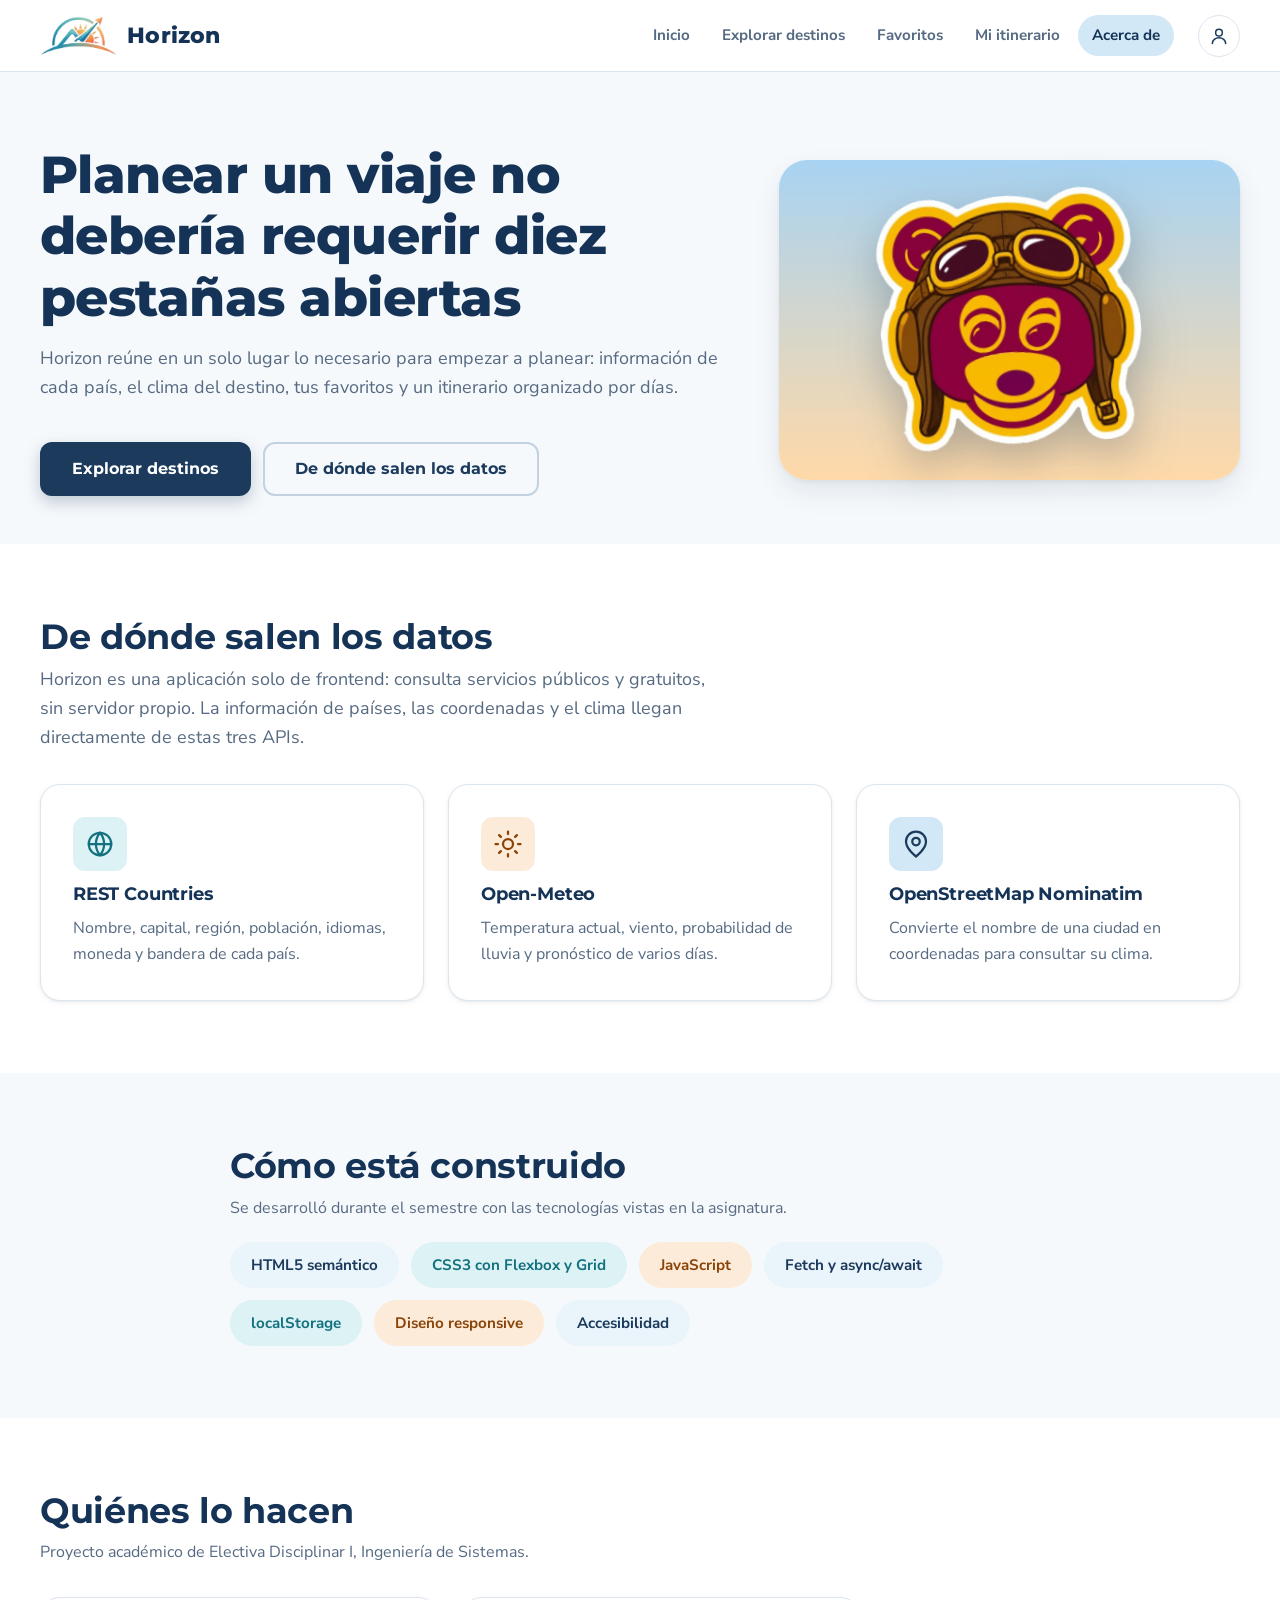
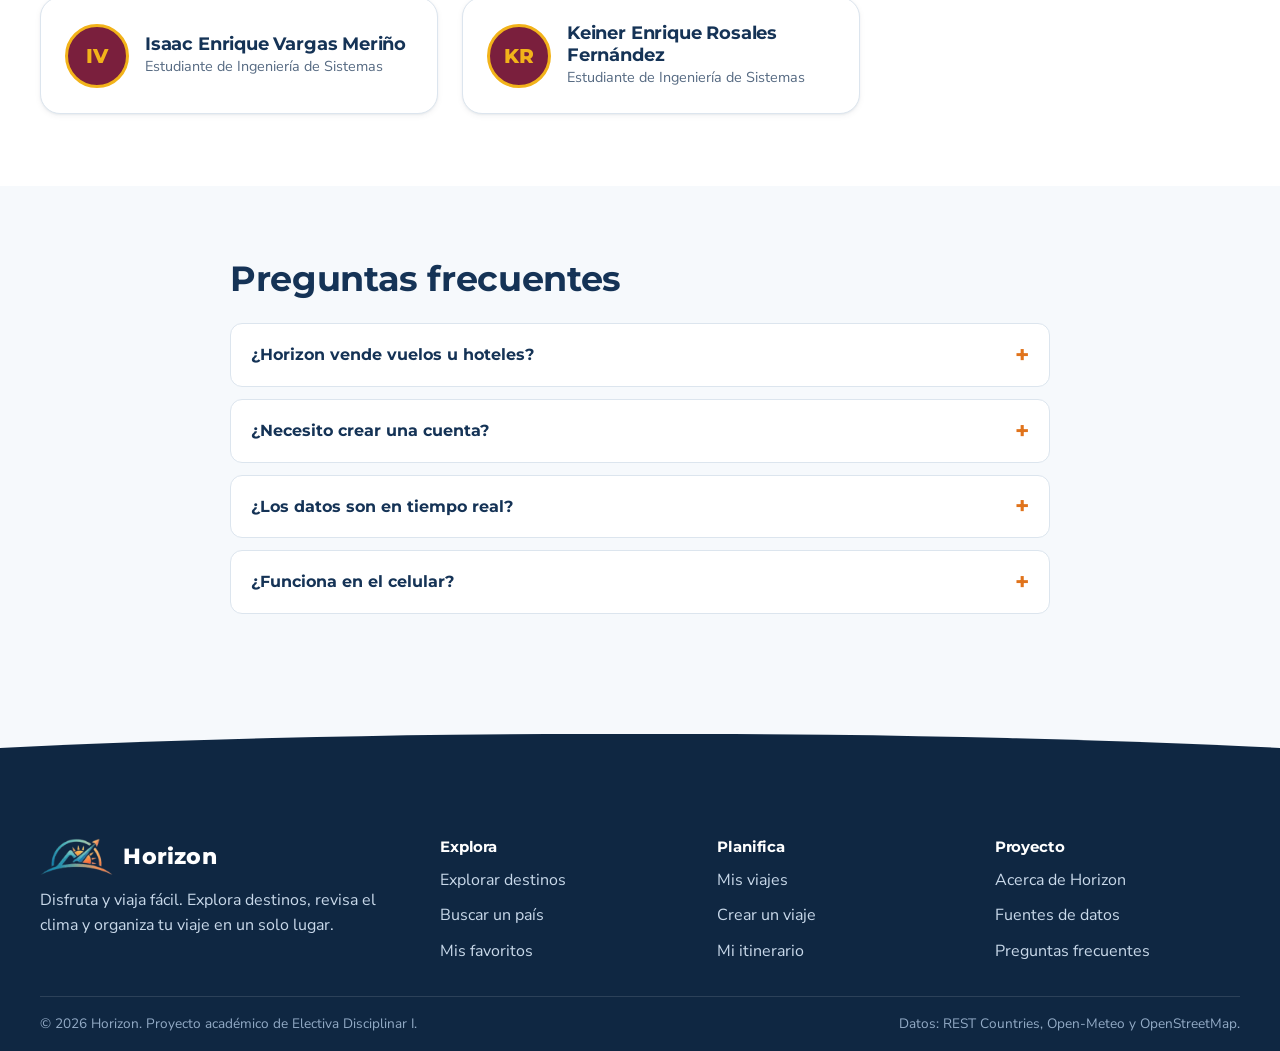
==== commit 33447b92: "Add files via upload" ====
--- a/acerca-de.html
+++ b/acerca-de.html
@@ -14,7 +14,7 @@
   <link rel="stylesheet" href="css/responsive.css">
 </head>
 <body class="">
-<svg xmlns="http://www.w3.org/2000/svg" width="0" height="0" style="position:absolute" aria-hidden="true" focusable="false"><symbol id="i-search" viewBox="0 0 24 24"><circle cx="11" cy="11" r="7"/><path d="m21 21-4.3-4.3"/></symbol><symbol id="i-pin" viewBox="0 0 24 24"><path d="M20 10c0 6-8 12-8 12S4 16 4 10a8 8 0 0 1 16 0Z"/><circle cx="12" cy="10" r="3"/></symbol><symbol id="i-calendar" viewBox="0 0 24 24"><rect x="3" y="4" width="18" height="18" rx="2"/><path d="M16 2v4M8 2v4M3 10h18"/></symbol><symbol id="i-clock" viewBox="0 0 24 24"><circle cx="12" cy="12" r="9"/><path d="M12 7v5l3 2"/></symbol><symbol id="i-user" viewBox="0 0 24 24"><circle cx="12" cy="8" r="4"/><path d="M4 21c0-4 3.6-7 8-7s8 3 8 7"/></symbol><symbol id="i-users" viewBox="0 0 24 24"><circle cx="9" cy="8" r="3.5"/><path d="M2.5 20c0-3.5 3-6 6.5-6s6.5 2.5 6.5 6"/><path d="M16 4.5a3.5 3.5 0 0 1 0 7M18 14.5c2.2.8 3.5 2.8 3.5 5.5"/></symbol><symbol id="i-plane" viewBox="0 0 24 24"><path d="M17.8 19.2 16 11l3.5-3.5C21 6 21.5 4 21 3c-1-.5-3 0-4.5 1.5L13 8 4.8 6.2c-.5-.1-.9.1-1.1.5l-.3.5c-.2.5-.1 1 .3 1.3L9 12l-2 3H4l-1 1 3 2 2 3 1-1v-3l3-2 3.5 5.3c.3.4.8.5 1.3.3l.5-.2c.4-.3.6-.7.5-1.2z"/></symbol><symbol id="i-heart" viewBox="0 0 24 24"><path d="M19 14c1.5-1.5 3-3.2 3-5.5A5.5 5.5 0 0 0 16.5 3c-1.8 0-3 .5-4.5 2-1.5-1.5-2.7-2-4.5-2A5.5 5.5 0 0 0 2 8.5c0 2.3 1.5 4 3 5.5l7 7Z"/></symbol><symbol id="i-bookmark" viewBox="0 0 24 24"><path d="m19 21-7-4-7 4V5a2 2 0 0 1 2-2h10a2 2 0 0 1 2 2v16Z"/></symbol><symbol id="i-chevron-right" viewBox="0 0 24 24"><path d="m9 18 6-6-6-6"/></symbol><symbol id="i-chevron-left" viewBox="0 0 24 24"><path d="m15 18-6-6 6-6"/></symbol><symbol id="i-arrow-left" viewBox="0 0 24 24"><path d="M19 12H5M12 19l-7-7 7-7"/></symbol><symbol id="i-arrow-right" viewBox="0 0 24 24"><path d="M5 12h14M12 5l7 7-7 7"/></symbol><symbol id="i-dots" viewBox="0 0 24 24"><circle cx="12" cy="5" r="1.4" fill="currentColor"/><circle cx="12" cy="12" r="1.4" fill="currentColor"/><circle cx="12" cy="19" r="1.4" fill="currentColor"/></symbol><symbol id="i-plus" viewBox="0 0 24 24"><path d="M12 5v14M5 12h14"/></symbol><symbol id="i-trash" viewBox="0 0 24 24"><path d="M3 6h18M8 6V4a1 1 0 0 1 1-1h6a1 1 0 0 1 1 1v2M19 6l-1 14a2 2 0 0 1-2 2H8a2 2 0 0 1-2-2L5 6M10 11v6M14 11v6"/></symbol><symbol id="i-edit" viewBox="0 0 24 24"><path d="M12 20h9"/><path d="M16.5 3.5a2.1 2.1 0 0 1 3 3L7 19l-4 1 1-4Z"/></symbol><symbol id="i-check" viewBox="0 0 24 24"><path d="M20 6 9 17l-5-5"/></symbol><symbol id="i-x" viewBox="0 0 24 24"><path d="M18 6 6 18M6 6l12 12"/></symbol><symbol id="i-info" viewBox="0 0 24 24"><circle cx="12" cy="12" r="9"/><path d="M12 16v-4M12 8h.01"/></symbol><symbol id="i-alert" viewBox="0 0 24 24"><circle cx="12" cy="12" r="9"/><path d="M12 8v4M12 16h.01"/></symbol><symbol id="i-check-circle" viewBox="0 0 24 24"><circle cx="12" cy="12" r="9"/><path d="m8.5 12.5 2.5 2.5 4.5-5"/></symbol><symbol id="i-sun" viewBox="0 0 24 24"><circle cx="12" cy="12" r="4"/><path d="M12 2v2M12 20v2M4.9 4.9l1.4 1.4M17.7 17.7l1.4 1.4M2 12h2M20 12h2M4.9 19.1l1.4-1.4M17.7 6.3l1.4-1.4"/></symbol><symbol id="i-cloud" viewBox="0 0 24 24"><path d="M17.5 19H9a7 7 0 1 1 6.71-9h1.79a4.5 4.5 0 1 1 0 9Z"/></symbol><symbol id="i-cloud-sun" viewBox="0 0 24 24"><path d="M12 2v2M4.9 4.9l1.4 1.4M2 12h2M20 12h2M17.7 6.3l1.4-1.4"/><path d="M15.9 12.1a4 4 0 0 0-7.7-.9"/><path d="M13 22H7a5 5 0 1 1 4.9-6H13a3 3 0 0 1 0 6Z"/></symbol><symbol id="i-cloud-rain" viewBox="0 0 24 24"><path d="M4 14.9A7 7 0 1 1 15.7 8h1.8a4.5 4.5 0 0 1 2.5 8.2"/><path d="M16 14v6M8 14v6M12 16v6"/></symbol><symbol id="i-wind" viewBox="0 0 24 24"><path d="M17.7 7.7a2.5 2.5 0 1 1 1.8 4.3H2M9.6 4.6A2 2 0 1 1 11 8H2M12.6 19.4A2 2 0 1 0 14 16H2"/></symbol><symbol id="i-thermometer" viewBox="0 0 24 24"><path d="M14 14.8V4a2 2 0 0 0-4 0v10.8a4 4 0 1 0 4 0Z"/></symbol><symbol id="i-droplet" viewBox="0 0 24 24"><path d="M12 22a7 7 0 0 0 7-7c0-4-7-12-7-12S5 11 5 15a7 7 0 0 0 7 7Z"/></symbol><symbol id="i-globe" viewBox="0 0 24 24"><circle cx="12" cy="12" r="9"/><path d="M3 12h18M12 3a14 14 0 0 1 0 18M12 3a14 14 0 0 0 0 18"/></symbol><symbol id="i-compass" viewBox="0 0 24 24"><circle cx="12" cy="12" r="9"/><path d="m15.5 8.5-2 5-5 2 2-5Z"/></symbol><symbol id="i-coin" viewBox="0 0 24 24"><circle cx="12" cy="12" r="9"/><path d="M14.8 9.2c-.6-.8-1.6-1.2-2.8-1.2-1.7 0-2.8.8-2.8 2 0 3 5.6 1.5 5.6 4.2 0 1.2-1.2 2-2.8 2-1.3 0-2.4-.5-3-1.4M12 6.5V8m0 8v1.5"/></symbol><symbol id="i-language" viewBox="0 0 24 24"><path d="m5 8 6 6M4 14l6-6 2-3M2 5h12M7 2h1M22 22l-5-10-5 10M14 18h6"/></symbol><symbol id="i-landmark" viewBox="0 0 24 24"><path d="M3 22h18M6 18v-7M10 18v-7M14 18v-7M18 18v-7M12 2 3 7h18ZM3 18h18"/></symbol><symbol id="i-tree" viewBox="0 0 24 24"><path d="M12 22v-6"/><path d="M12 16c4 0 7-3 7-6.5S15.5 3 12 3 5 6 5 9.5 8 16 12 16Z"/></symbol><symbol id="i-museum" viewBox="0 0 24 24"><path d="M3 21h18M5 21V10M9.5 21V10M14.5 21V10M19 21V10M2.5 10 12 4l9.5 6Z"/></symbol><symbol id="i-briefcase" viewBox="0 0 24 24"><rect x="2" y="7" width="20" height="14" rx="2"/><path d="M16 21V5a2 2 0 0 0-2-2h-4a2 2 0 0 0-2 2v16"/></symbol><symbol id="i-file-text" viewBox="0 0 24 24"><path d="M14 2H6a2 2 0 0 0-2 2v16a2 2 0 0 0 2 2h12a2 2 0 0 0 2-2V8Z"/><path d="M14 2v6h6M8 13h8M8 17h8M8 9h2"/></symbol><symbol id="i-menu" viewBox="0 0 24 24"><path d="M4 6h16M4 12h16M4 18h16"/></symbol><symbol id="i-mail" viewBox="0 0 24 24"><rect x="3" y="5" width="18" height="14" rx="2"/><path d="m3 7 9 6 9-6"/></symbol><symbol id="i-lock" viewBox="0 0 24 24"><rect x="4" y="11" width="16" height="10" rx="2"/><path d="M8 11V7a4 4 0 0 1 8 0v4"/></symbol><symbol id="i-map" viewBox="0 0 24 24"><path d="M9 4 3 6v14l6-2 6 2 6-2V4l-6 2Z"/><path d="M9 4v14M15 6v14"/></symbol><symbol id="i-star" viewBox="0 0 24 24"><path d="m12 3 2.7 5.6 6.1.9-4.4 4.3 1 6.1L12 17l-5.4 2.9 1-6.1L3.2 9.5l6.1-.9Z"/></symbol><symbol id="i-external" viewBox="0 0 24 24"><path d="M18 13v6a2 2 0 0 1-2 2H5a2 2 0 0 1-2-2V8a2 2 0 0 1 2-2h6M15 3h6v6M10 14 21 3"/></symbol><symbol id="i-share" viewBox="0 0 24 24"><circle cx="18" cy="5" r="3"/><circle cx="6" cy="12" r="3"/><circle cx="18" cy="19" r="3"/><path d="m8.6 13.5 6.8 4M15.4 6.5l-6.8 4"/></symbol><symbol id="i-save" viewBox="0 0 24 24"><path d="M19 21H5a2 2 0 0 1-2-2V5a2 2 0 0 1 2-2h11l5 5v11a2 2 0 0 1-2 2Z"/><path d="M17 21v-8H7v8M7 3v5h8"/></symbol><symbol id="i-utensils" viewBox="0 0 24 24"><path d="M3 2v7a2 2 0 0 0 2 2h4a2 2 0 0 0 2-2V2M7 2v20M21 15V2a5 5 0 0 0-5 5v6a2 2 0 0 0 2 2h3Zm0 0v7"/></symbol><symbol id="i-code" viewBox="0 0 24 24"><path d="m16 18 6-6-6-6M8 6l-6 6 6 6"/></symbol><symbol id="i-sparkle" viewBox="0 0 24 24"><path d="m12 3 1.9 5.1L19 10l-5.1 1.9L12 17l-1.9-5.1L5 10l5.1-1.9ZM19 15l.8 2.2L22 18l-2.2.8L19 21l-.8-2.2L16 18l2.2-.8Z"/></symbol></svg>
+<svg xmlns="http://www.w3.org/2000/svg" width="0" height="0" style="position:absolute" aria-hidden="true" focusable="false"><symbol id="i-search" viewBox="0 0 24 24"><circle cx="11" cy="11" r="7"/><path d="m21 21-4.3-4.3"/></symbol><symbol id="i-pin" viewBox="0 0 24 24"><path d="M20 10c0 6-8 12-8 12S4 16 4 10a8 8 0 0 1 16 0Z"/><circle cx="12" cy="10" r="3"/></symbol><symbol id="i-calendar" viewBox="0 0 24 24"><rect x="3" y="4" width="18" height="18" rx="2"/><path d="M16 2v4M8 2v4M3 10h18"/></symbol><symbol id="i-clock" viewBox="0 0 24 24"><circle cx="12" cy="12" r="9"/><path d="M12 7v5l3 2"/></symbol><symbol id="i-user" viewBox="0 0 24 24"><circle cx="12" cy="8" r="4"/><path d="M4 21c0-4 3.6-7 8-7s8 3 8 7"/></symbol><symbol id="i-users" viewBox="0 0 24 24"><circle cx="9" cy="8" r="3.5"/><path d="M2.5 20c0-3.5 3-6 6.5-6s6.5 2.5 6.5 6"/><path d="M16 4.5a3.5 3.5 0 0 1 0 7M18 14.5c2.2.8 3.5 2.8 3.5 5.5"/></symbol><symbol id="i-plane" viewBox="0 0 24 24"><path d="M17.8 19.2 16 11l3.5-3.5C21 6 21.5 4 21 3c-1-.5-3 0-4.5 1.5L13 8 4.8 6.2c-.5-.1-.9.1-1.1.5l-.3.5c-.2.5-.1 1 .3 1.3L9 12l-2 3H4l-1 1 3 2 2 3 1-1v-3l3-2 3.5 5.3c.3.4.8.5 1.3.3l.5-.2c.4-.3.6-.7.5-1.2z"/></symbol><symbol id="i-heart" viewBox="0 0 24 24"><path d="M19 14c1.5-1.5 3-3.2 3-5.5A5.5 5.5 0 0 0 16.5 3c-1.8 0-3 .5-4.5 2-1.5-1.5-2.7-2-4.5-2A5.5 5.5 0 0 0 2 8.5c0 2.3 1.5 4 3 5.5l7 7Z"/></symbol><symbol id="i-bookmark" viewBox="0 0 24 24"><path d="m19 21-7-4-7 4V5a2 2 0 0 1 2-2h10a2 2 0 0 1 2 2v16Z"/></symbol><symbol id="i-chevron-right" viewBox="0 0 24 24"><path d="m9 18 6-6-6-6"/></symbol><symbol id="i-chevron-left" viewBox="0 0 24 24"><path d="m15 18-6-6 6-6"/></symbol><symbol id="i-arrow-left" viewBox="0 0 24 24"><path d="M19 12H5M12 19l-7-7 7-7"/></symbol><symbol id="i-arrow-right" viewBox="0 0 24 24"><path d="M5 12h14M12 5l7 7-7 7"/></symbol><symbol id="i-dots" viewBox="0 0 24 24"><circle cx="12" cy="5" r="1.4" fill="currentColor"/><circle cx="12" cy="12" r="1.4" fill="currentColor"/><circle cx="12" cy="19" r="1.4" fill="currentColor"/></symbol><symbol id="i-plus" viewBox="0 0 24 24"><path d="M12 5v14M5 12h14"/></symbol><symbol id="i-trash" viewBox="0 0 24 24"><path d="M3 6h18M8 6V4a1 1 0 0 1 1-1h6a1 1 0 0 1 1 1v2M19 6l-1 14a2 2 0 0 1-2 2H8a2 2 0 0 1-2-2L5 6M10 11v6M14 11v6"/></symbol><symbol id="i-edit" viewBox="0 0 24 24"><path d="M12 20h9"/><path d="M16.5 3.5a2.1 2.1 0 0 1 3 3L7 19l-4 1 1-4Z"/></symbol><symbol id="i-check" viewBox="0 0 24 24"><path d="M20 6 9 17l-5-5"/></symbol><symbol id="i-x" viewBox="0 0 24 24"><path d="M18 6 6 18M6 6l12 12"/></symbol><symbol id="i-info" viewBox="0 0 24 24"><circle cx="12" cy="12" r="9"/><path d="M12 16v-4M12 8h.01"/></symbol><symbol id="i-alert" viewBox="0 0 24 24"><circle cx="12" cy="12" r="9"/><path d="M12 8v4M12 16h.01"/></symbol><symbol id="i-check-circle" viewBox="0 0 24 24"><circle cx="12" cy="12" r="9"/><path d="m8.5 12.5 2.5 2.5 4.5-5"/></symbol><symbol id="i-sun" viewBox="0 0 24 24"><circle cx="12" cy="12" r="4"/><path d="M12 2v2M12 20v2M4.9 4.9l1.4 1.4M17.7 17.7l1.4 1.4M2 12h2M20 12h2M4.9 19.1l1.4-1.4M17.7 6.3l1.4-1.4"/></symbol><symbol id="i-cloud" viewBox="0 0 24 24"><path d="M17.5 19H9a7 7 0 1 1 6.71-9h1.79a4.5 4.5 0 1 1 0 9Z"/></symbol><symbol id="i-cloud-sun" viewBox="0 0 24 24"><path d="M12 2v2M4.9 4.9l1.4 1.4M2 12h2M20 12h2M17.7 6.3l1.4-1.4"/><path d="M15.9 12.1a4 4 0 0 0-7.7-.9"/><path d="M13 22H7a5 5 0 1 1 4.9-6H13a3 3 0 0 1 0 6Z"/></symbol><symbol id="i-cloud-rain" viewBox="0 0 24 24"><path d="M4 14.9A7 7 0 1 1 15.7 8h1.8a4.5 4.5 0 0 1 2.5 8.2"/><path d="M16 14v6M8 14v6M12 16v6"/></symbol><symbol id="i-wind" viewBox="0 0 24 24"><path d="M17.7 7.7a2.5 2.5 0 1 1 1.8 4.3H2M9.6 4.6A2 2 0 1 1 11 8H2M12.6 19.4A2 2 0 1 0 14 16H2"/></symbol><symbol id="i-thermometer" viewBox="0 0 24 24"><path d="M14 14.8V4a2 2 0 0 0-4 0v10.8a4 4 0 1 0 4 0Z"/></symbol><symbol id="i-droplet" viewBox="0 0 24 24"><path d="M12 22a7 7 0 0 0 7-7c0-4-7-12-7-12S5 11 5 15a7 7 0 0 0 7 7Z"/></symbol><symbol id="i-globe" viewBox="0 0 24 24"><circle cx="12" cy="12" r="9"/><path d="M3 12h18M12 3a14 14 0 0 1 0 18M12 3a14 14 0 0 0 0 18"/></symbol><symbol id="i-compass" viewBox="0 0 24 24"><circle cx="12" cy="12" r="9"/><path d="m15.5 8.5-2 5-5 2 2-5Z"/></symbol><symbol id="i-coin" viewBox="0 0 24 24"><circle cx="12" cy="12" r="9"/><path d="M14.8 9.2c-.6-.8-1.6-1.2-2.8-1.2-1.7 0-2.8.8-2.8 2 0 3 5.6 1.5 5.6 4.2 0 1.2-1.2 2-2.8 2-1.3 0-2.4-.5-3-1.4M12 6.5V8m0 8v1.5"/></symbol><symbol id="i-language" viewBox="0 0 24 24"><path d="m5 8 6 6M4 14l6-6 2-3M2 5h12M7 2h1M22 22l-5-10-5 10M14 18h6"/></symbol><symbol id="i-landmark" viewBox="0 0 24 24"><path d="M3 22h18M6 18v-7M10 18v-7M14 18v-7M18 18v-7M12 2 3 7h18ZM3 18h18"/></symbol><symbol id="i-tree" viewBox="0 0 24 24"><path d="M12 22v-6"/><path d="M12 16c4 0 7-3 7-6.5S15.5 3 12 3 5 6 5 9.5 8 16 12 16Z"/></symbol><symbol id="i-museum" viewBox="0 0 24 24"><path d="M3 21h18M5 21V10M9.5 21V10M14.5 21V10M19 21V10M2.5 10 12 4l9.5 6Z"/></symbol><symbol id="i-briefcase" viewBox="0 0 24 24"><rect x="2" y="7" width="20" height="14" rx="2"/><path d="M16 21V5a2 2 0 0 0-2-2h-4a2 2 0 0 0-2 2v16"/></symbol><symbol id="i-file-text" viewBox="0 0 24 24"><path d="M14 2H6a2 2 0 0 0-2 2v16a2 2 0 0 0 2 2h12a2 2 0 0 0 2-2V8Z"/><path d="M14 2v6h6M8 13h8M8 17h8M8 9h2"/></symbol><symbol id="i-menu" viewBox="0 0 24 24"><path d="M4 6h16M4 12h16M4 18h16"/></symbol><symbol id="i-mail" viewBox="0 0 24 24"><rect x="3" y="5" width="18" height="14" rx="2"/><path d="m3 7 9 6 9-6"/></symbol><symbol id="i-lock" viewBox="0 0 24 24"><rect x="4" y="11" width="16" height="10" rx="2"/><path d="M8 11V7a4 4 0 0 1 8 0v4"/></symbol><symbol id="i-map" viewBox="0 0 24 24"><path d="M9 4 3 6v14l6-2 6 2 6-2V4l-6 2Z"/><path d="M9 4v14M15 6v14"/></symbol><symbol id="i-star" viewBox="0 0 24 24"><path d="m12 3 2.7 5.6 6.1.9-4.4 4.3 1 6.1L12 17l-5.4 2.9 1-6.1L3.2 9.5l6.1-.9Z"/></symbol><symbol id="i-external" viewBox="0 0 24 24"><path d="M18 13v6a2 2 0 0 1-2 2H5a2 2 0 0 1-2-2V8a2 2 0 0 1 2-2h6M15 3h6v6M10 14 21 3"/></symbol><symbol id="i-share" viewBox="0 0 24 24"><circle cx="18" cy="5" r="3"/><circle cx="6" cy="12" r="3"/><circle cx="18" cy="19" r="3"/><path d="m8.6 13.5 6.8 4M15.4 6.5l-6.8 4"/></symbol><symbol id="i-save" viewBox="0 0 24 24"><path d="M19 21H5a2 2 0 0 1-2-2V5a2 2 0 0 1 2-2h11l5 5v11a2 2 0 0 1-2 2Z"/><path d="M17 21v-8H7v8M7 3v5h8"/></symbol><symbol id="i-utensils" viewBox="0 0 24 24"><path d="M3 2v7a2 2 0 0 0 2 2h4a2 2 0 0 0 2-2V2M7 2v20M21 15V2a5 5 0 0 0-5 5v6a2 2 0 0 0 2 2h3Zm0 0v7"/></symbol><symbol id="i-code" viewBox="0 0 24 24"><path d="m16 18 6-6-6-6M8 6l-6 6 6 6"/></symbol><symbol id="i-sparkle" viewBox="0 0 24 24"><path d="m12 3 1.9 5.1L19 10l-5.1 1.9L12 17l-1.9-5.1L5 10l5.1-1.9ZM19 15l.8 2.2L22 18l-2.2.8L19 21l-.8-2.2L16 18l2.2-.8Z"/></symbol><symbol id="i-snowflake" viewBox="0 0 24 24"><path d="M12 2v20M4.9 7.5l14.2 9M4.9 16.5l14.2-9M9 4l3 2 3-2M9 20l3-2 3 2"/></symbol><symbol id="i-zap" viewBox="0 0 24 24"><path d="M13 2 4 14h7l-1 8 9-12h-7Z"/></symbol><symbol id="i-refresh" viewBox="0 0 24 24"><path d="M21 12a9 9 0 1 1-3-6.7L21 8M21 3v5h-5"/></symbol><symbol id="i-log-out" viewBox="0 0 24 24"><path d="M9 21H5a2 2 0 0 1-2-2V5a2 2 0 0 1 2-2h4M16 17l5-5-5-5M21 12H9"/></symbol></svg>
 <a class="skip-link" href="#contenido">Saltar al contenido</a>
 
 <header class="site-header">
@@ -27,11 +27,13 @@
     <div class="navbar__actions has-menu">
       <button class="icon-btn" type="button" data-menu-toggle aria-expanded="false" aria-controls="user-menu" aria-haspopup="true" aria-label="Abrir menú de usuario"><svg class="icon" aria-hidden="true" focusable="false"><use href="#i-user"/></svg></button>
       <div class="menu" id="user-menu" hidden>
-        <a class="menu__item" href="index.html#acceso"><svg class="icon" aria-hidden="true" focusable="false"><use href="#i-lock"/></svg>Iniciar sesión</a>
+        <p class="menu__hello" data-session-hello hidden></p>
+        <a class="menu__item" href="index.html#acceso" data-session-login><svg class="icon" aria-hidden="true" focusable="false"><use href="#i-lock"/></svg>Iniciar sesión</a>
         <a class="menu__item" href="favoritos.html"><svg class="icon" aria-hidden="true" focusable="false"><use href="#i-heart"/></svg>Mis favoritos</a>
         <a class="menu__item" href="mis-viajes.html"><svg class="icon" aria-hidden="true" focusable="false"><use href="#i-briefcase"/></svg>Mis viajes</a>
         <div class="menu__sep" role="separator"></div>
         <a class="menu__item" href="crear-viaje.html"><svg class="icon" aria-hidden="true" focusable="false"><use href="#i-plus"/></svg>Crear un viaje</a>
+        <button class="menu__item" type="button" data-session-logout hidden><svg class="icon" aria-hidden="true" focusable="false"><use href="#i-log-out"/></svg>Cerrar sesión</button>
       </div>
       <button class="icon-btn navbar__toggle" type="button" aria-expanded="false" aria-controls="nav-menu" aria-label="Abrir menú de navegación"><svg class="icon" aria-hidden="true" focusable="false"><use href="#i-menu"/></svg></button>
     </div>
@@ -57,7 +59,7 @@
   <div class="container">
     <div class="section-head">
       <h2 id="datos-title">De dónde salen los datos</h2>
-      <p class="lead">Horizon es una aplicación donde puedes consultar servicios públicos y gratuitos, sin servidor propio. Sin embargo en esta versión los datos son de ejemplo.</p>
+      <p class="lead">Horizon es una aplicación solo de frontend: consulta servicios públicos y gratuitos, sin servidor propio. La información de países, las coordenadas y el clima llegan directamente de estas tres APIs.</p>
     </div>
     <div class="grid-3">
       <article class="card api-card"><span class="api-card__icon"><svg class="icon" aria-hidden="true" focusable="false"><use href="#i-globe"/></svg></span><h3>REST Countries</h3><p>Nombre, capital, región, población, idiomas, moneda y bandera de cada país.</p></article>
@@ -70,9 +72,9 @@
 <section class="section" aria-labelledby="tec-title">
   <div class="container narrow">
     <h2 id="tec-title">Cómo está construido</h2>
-    <p class="text-muted" style="margin:10px 0 20px">Se desarrolla durante el semestre con las tecnologías vistas en la asignatura.</p>
+    <p class="text-muted" style="margin:10px 0 20px">Se desarrolló durante el semestre con las tecnologías vistas en la asignatura.</p>
     <div class="chip-row">
-      <span class="chip chip--lg">HTML5</span><span class="chip chip--teal chip--lg">CSS3 con Flexbox y Grid</span>
+      <span class="chip chip--lg">HTML5 semántico</span><span class="chip chip--teal chip--lg">CSS3 con Flexbox y Grid</span>
       <span class="chip chip--orange chip--lg">JavaScript</span><span class="chip chip--lg">Fetch y async/await</span>
       <span class="chip chip--teal chip--lg">localStorage</span><span class="chip chip--orange chip--lg">Diseño responsive</span>
       <span class="chip chip--lg">Accesibilidad</span>
@@ -83,7 +85,7 @@
 <section class="section section--white" aria-labelledby="equipo-title">
   <div class="container">
     <div class="section-head">
-      <h2 id="equipo-title">Desarrollado Por</h2>
+      <h2 id="equipo-title">Quiénes lo hacen</h2>
       <p class="text-muted">Proyecto académico de Electiva Disciplinar I, Ingeniería de Sistemas.</p>
     </div>
     <div class="team-grid">
@@ -98,14 +100,13 @@
     <h2 id="faq-title" style="margin-bottom:24px">Preguntas frecuentes</h2>
     <div class="accordion">
       <details><summary>¿Horizon vende vuelos u hoteles?</summary><p>No. Es una herramienta para la planificación inicial: explorar destinos, revisar el clima y organizar un itinerario.</p></details>
-      <details><summary>¿Necesito crear una cuenta?</summary><p>No. El inicio de sesión de esta versión es solo visual. Los favoritos e itinerarios se guardarán en el navegador.</p></details>
-      <details><summary>¿Los datos son en tiempo real?</summary><p>En la versión final, la información de países y el clima se consultará a servicios públicos cada vez que se abra un destino.</p></details>
+      <details><summary>¿Necesito crear una cuenta?</summary><p>No. El inicio de sesión es una demostración: solo guarda tu nombre mientras la pestaña esté abierta (sessionStorage). Tus favoritos, viajes e itinerarios se guardan en tu propio navegador (localStorage).</p></details>
+      <details><summary>¿Los datos son en tiempo real?</summary><p>Sí. La información de países y el clima se consulta a servicios públicos cuando abres un destino. Para ir más rápido, algunas respuestas se guardan unos minutos en tu navegador.</p></details>
       <details><summary>¿Funciona en el celular?</summary><p>Sí. El diseño se adapta a computador, tablet y celular.</p></details>
     </div>
   </div>
 </section>
 </main>
-
 <footer class="site-footer">
   <div class="container">
     <div class="footer__grid">
@@ -140,11 +141,15 @@
     </div>
     <div class="footer__bottom">
       <p>© 2026 Horizon. Proyecto académico de Electiva Disciplinar I.</p>
-      <p>Datos de ejemplo. Fuentes previstas: REST Countries, Open-Meteo y OpenStreetMap.</p>
+      <p>Datos: REST Countries, Open-Meteo y OpenStreetMap.</p>
     </div>
   </div>
 </footer>
 <div class="toast-region" id="toast-region" role="status" aria-live="polite"></div>
-<script src="js/main.js" defer></script>
+<script src="js/config.js" defer></script>
+<script src="js/utils.js" defer></script>
+<script src="js/storage.js" defer></script>
+<script src="js/api.js" defer></script>
+<script src="js/ui.js" defer></script>
 </body>
 </html>
--- a/css/base.css
+++ b/css/base.css
@@ -97,6 +97,11 @@
   flex: 1 0 auto;
 }
 
+/* El atributo hidden siempre debe ocultar, aunque el elemento tenga display propio */
+[hidden] {
+  display: none !important;
+}
+
 img,
 svg,
 video {
--- a/css/components.css
+++ b/css/components.css
@@ -1141,3 +1141,90 @@
   gap: var(--space-4);
   margin-bottom: var(--space-4);
 }
+
+/* ---------- Estados de carga y avisos (tercer corte) ---------- */
+.skeleton {
+  position: relative;
+  overflow: hidden;
+  background: linear-gradient(100deg, #e6eef6 30%, #f4f8fc 50%, #e6eef6 70%);
+  background-size: 220% 100%;
+  border: 1px solid var(--line);
+  border-radius: var(--r-lg);
+  animation: shimmer 1.4s linear infinite;
+}
+
+.skeleton--card {
+  min-height: 330px;
+}
+
+.skeleton--row {
+  min-height: 128px;
+}
+
+.skeleton--day {
+  min-height: 170px;
+}
+
+.skeleton--block {
+  min-height: 320px;
+  border-radius: var(--r-xl);
+}
+
+@keyframes shimmer {
+  to {
+    background-position: -220% 0;
+  }
+}
+
+.status-banner {
+  display: flex;
+  align-items: center;
+  gap: var(--space-3);
+  grid-column: 1 / -1;
+  padding: 14px 18px;
+  font-weight: 600;
+  color: var(--navy-800);
+  background: var(--sky-100);
+  border: 1px solid var(--sky-200);
+  border-radius: var(--r-md);
+}
+
+.status-banner p {
+  flex: 1;
+}
+
+.status-banner .icon {
+  color: var(--teal-700);
+}
+
+.status-banner--error {
+  color: #7d2020;
+  background: var(--danger-bg);
+  border-color: #f1c1c1;
+}
+
+.status-banner--error .icon {
+  color: var(--danger);
+}
+
+.menu__hello {
+  padding: 10px 12px 6px;
+  font-family: var(--font-title);
+  font-weight: 700;
+  color: var(--navy-800);
+}
+
+.badge--now {
+  color: #7a4a00;
+  background: #ffe7bf;
+}
+
+.activity-empty {
+  padding: 14px 16px;
+  font-size: 0.9rem;
+  color: var(--muted);
+  list-style: none;
+  background: var(--bg);
+  border: 1px dashed var(--line-strong);
+  border-radius: var(--r-md);
+}
--- a/css/pages.css
+++ b/css/pages.css
@@ -1536,3 +1536,107 @@
 .trip-card__body .badge {
   align-self: flex-start;
 }
+
+/* ==========================================================================
+   TERCER CORTE: elementos de las pantallas conectadas a las APIs
+   ========================================================================== */
+.login-welcome {
+  display: flex;
+  flex-direction: column;
+  gap: var(--space-4);
+}
+
+.login-welcome[hidden],
+#login-panel[hidden] {
+  display: none;
+}
+
+.hub-card__count {
+  display: inline-flex;
+  padding: 4px 12px;
+  font-size: 0.8rem;
+  font-weight: 700;
+  color: var(--navy-700);
+  background: var(--sky-100);
+  border-radius: var(--r-pill);
+}
+
+.trip-card__link {
+  color: inherit;
+  text-decoration: none;
+}
+
+.trip-card__link:hover {
+  color: var(--teal-700);
+}
+
+.detail-loading {
+  display: grid;
+  gap: var(--space-4);
+  padding-block: var(--space-7);
+}
+
+/* Consulta de otra ciudad */
+.city-search {
+  display: flex;
+  flex-wrap: wrap;
+  align-items: flex-end;
+  gap: var(--space-3);
+  margin-bottom: var(--space-5);
+  padding: var(--space-4) var(--space-5);
+  background: var(--surface);
+  border: 1px solid var(--line);
+  border-radius: var(--r-lg);
+}
+
+.city-search .field {
+  flex: 1 1 260px;
+}
+
+.city-search__msg {
+  flex-basis: 100%;
+  min-height: 1.2em;
+  font-size: 0.875rem;
+  font-weight: 600;
+  color: var(--danger);
+}
+
+.weather.is-loading .weather-now,
+.weather.is-loading .stat {
+  opacity: 0.45;
+  filter: grayscale(0.4);
+}
+
+.forecast .status-banner {
+  grid-column: 1 / -1;
+}
+
+/* Mapa incrustado */
+.map-visual iframe {
+  position: absolute;
+  inset: 0;
+  width: 100%;
+  height: 100%;
+  border: 0;
+}
+
+/* Formulario de lugares */
+.place-form {
+  display: grid;
+  grid-template-columns: minmax(0, 1.2fr) minmax(0, 0.7fr) minmax(0, 1.4fr) auto;
+  align-items: end;
+  gap: var(--space-4);
+  margin-bottom: var(--space-5);
+}
+
+.place-form .btn {
+  min-height: 48px;
+}
+
+.place-card .btn[aria-pressed="true"] {
+  color: #fff;
+}
+
+#detail-status:not(:empty) {
+  padding-top: 24px;
+}
--- a/css/responsive.css
+++ b/css/responsive.css
@@ -370,3 +370,24 @@
     flex-direction: column-reverse;
   }
 }
+
+/* ---------- Tercer corte ---------- */
+@media (max-width: 900px) {
+  .place-form {
+    grid-template-columns: 1fr 1fr;
+  }
+
+  .place-form .btn {
+    grid-column: 1 / -1;
+  }
+}
+
+@media (max-width: 640px) {
+  .place-form {
+    grid-template-columns: 1fr;
+  }
+
+  .city-search {
+    padding: var(--space-4);
+  }
+}
